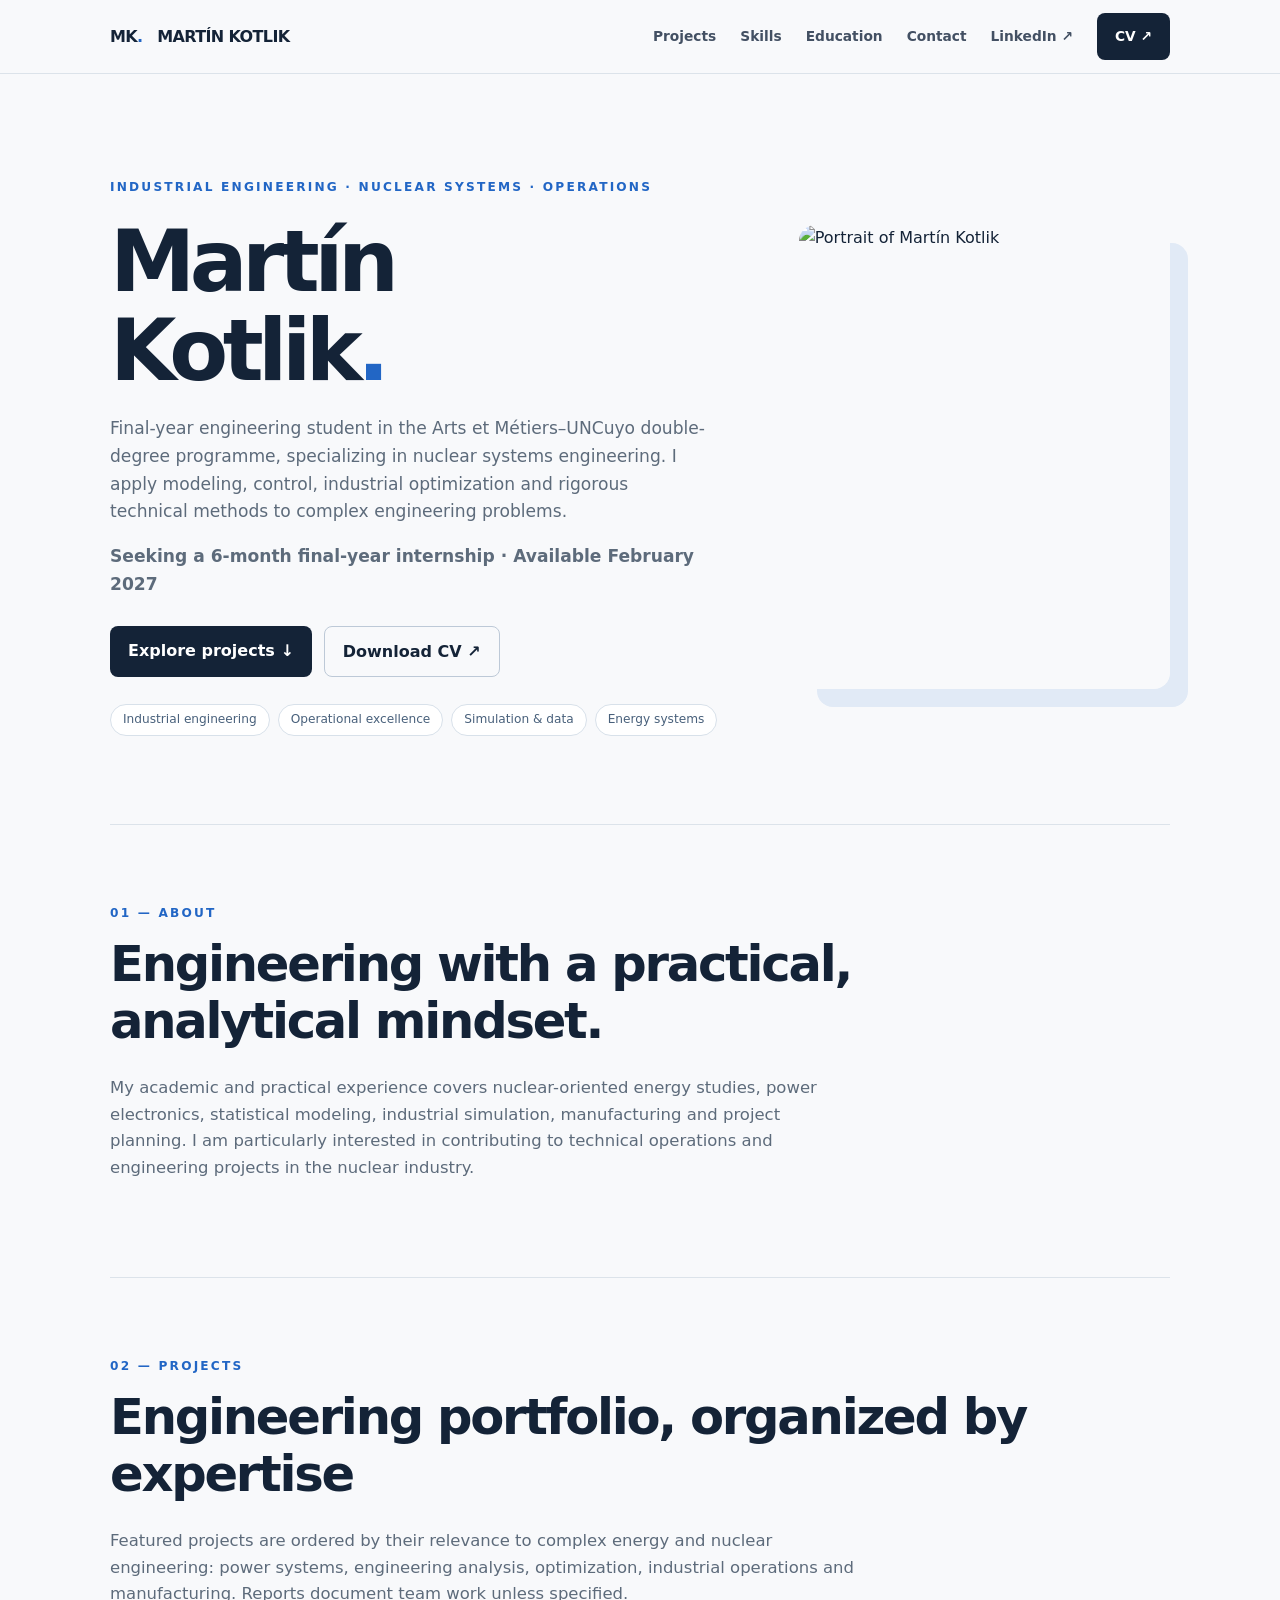
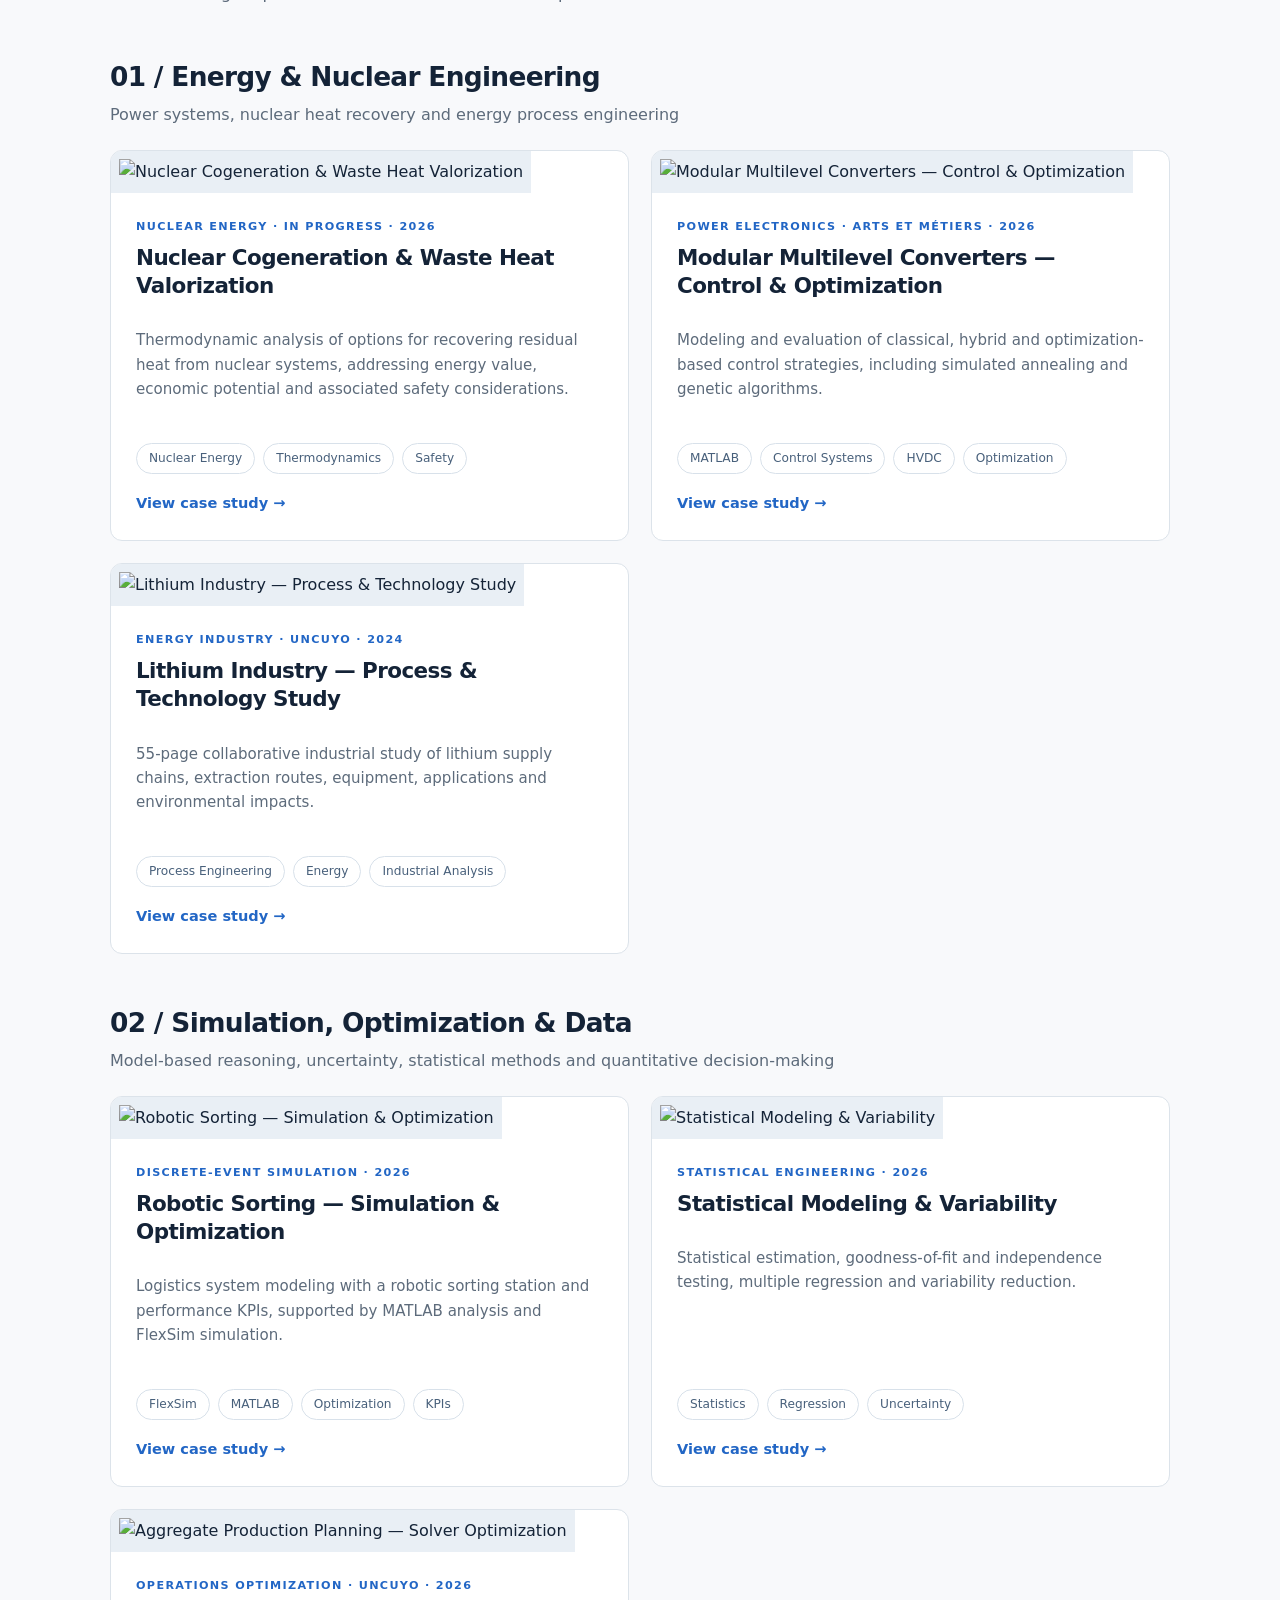
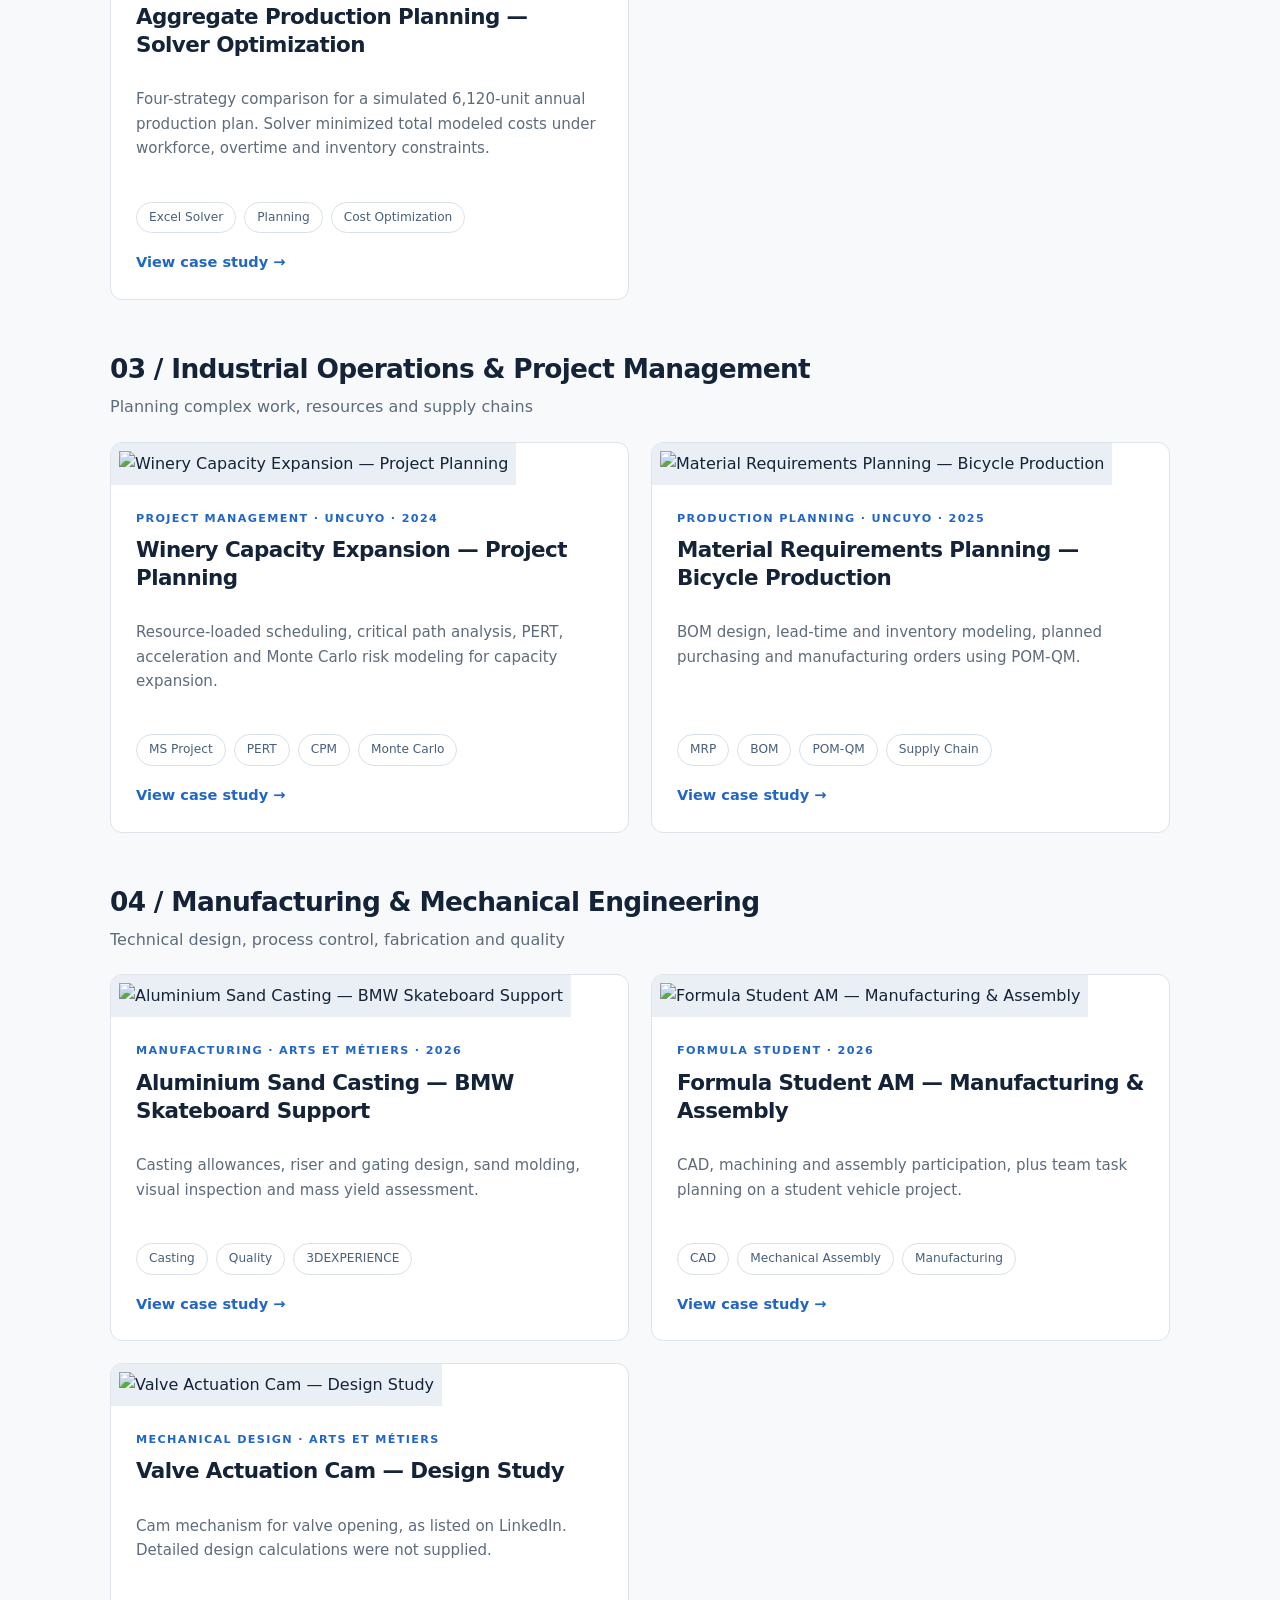
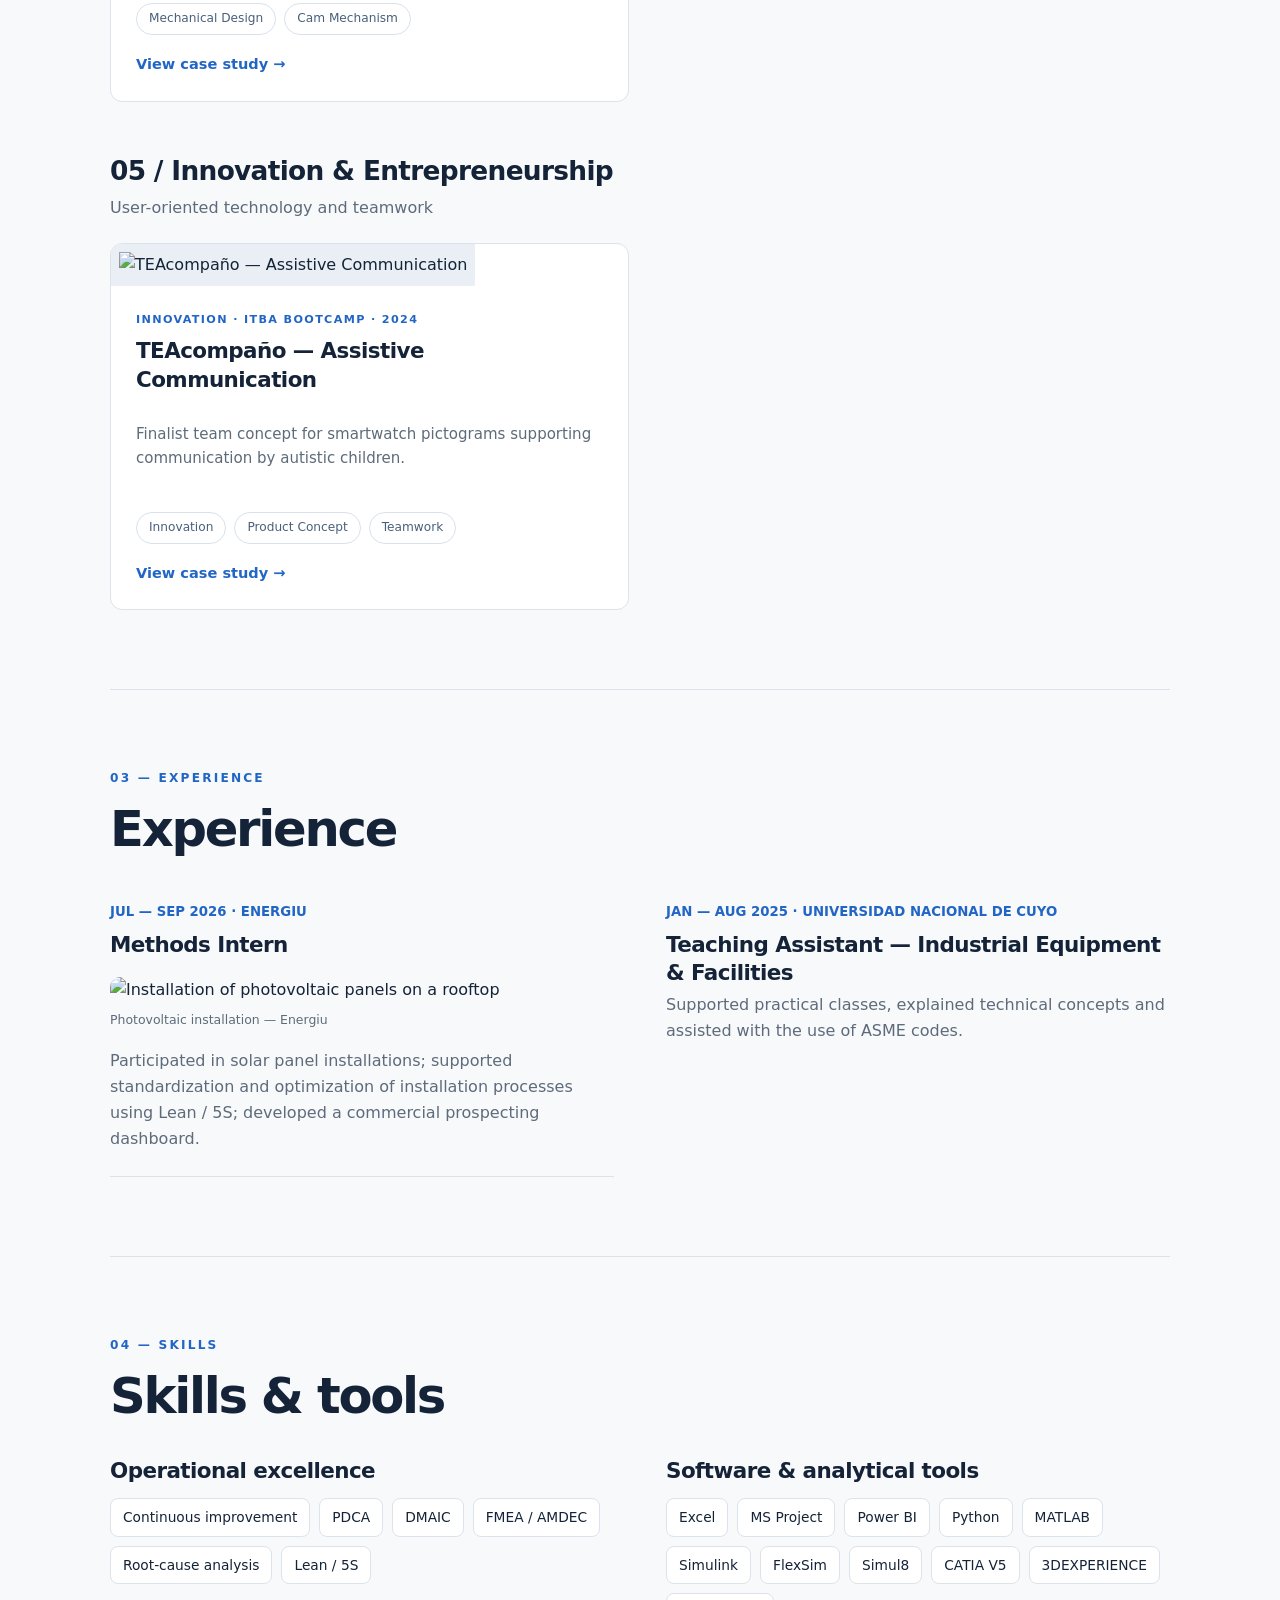
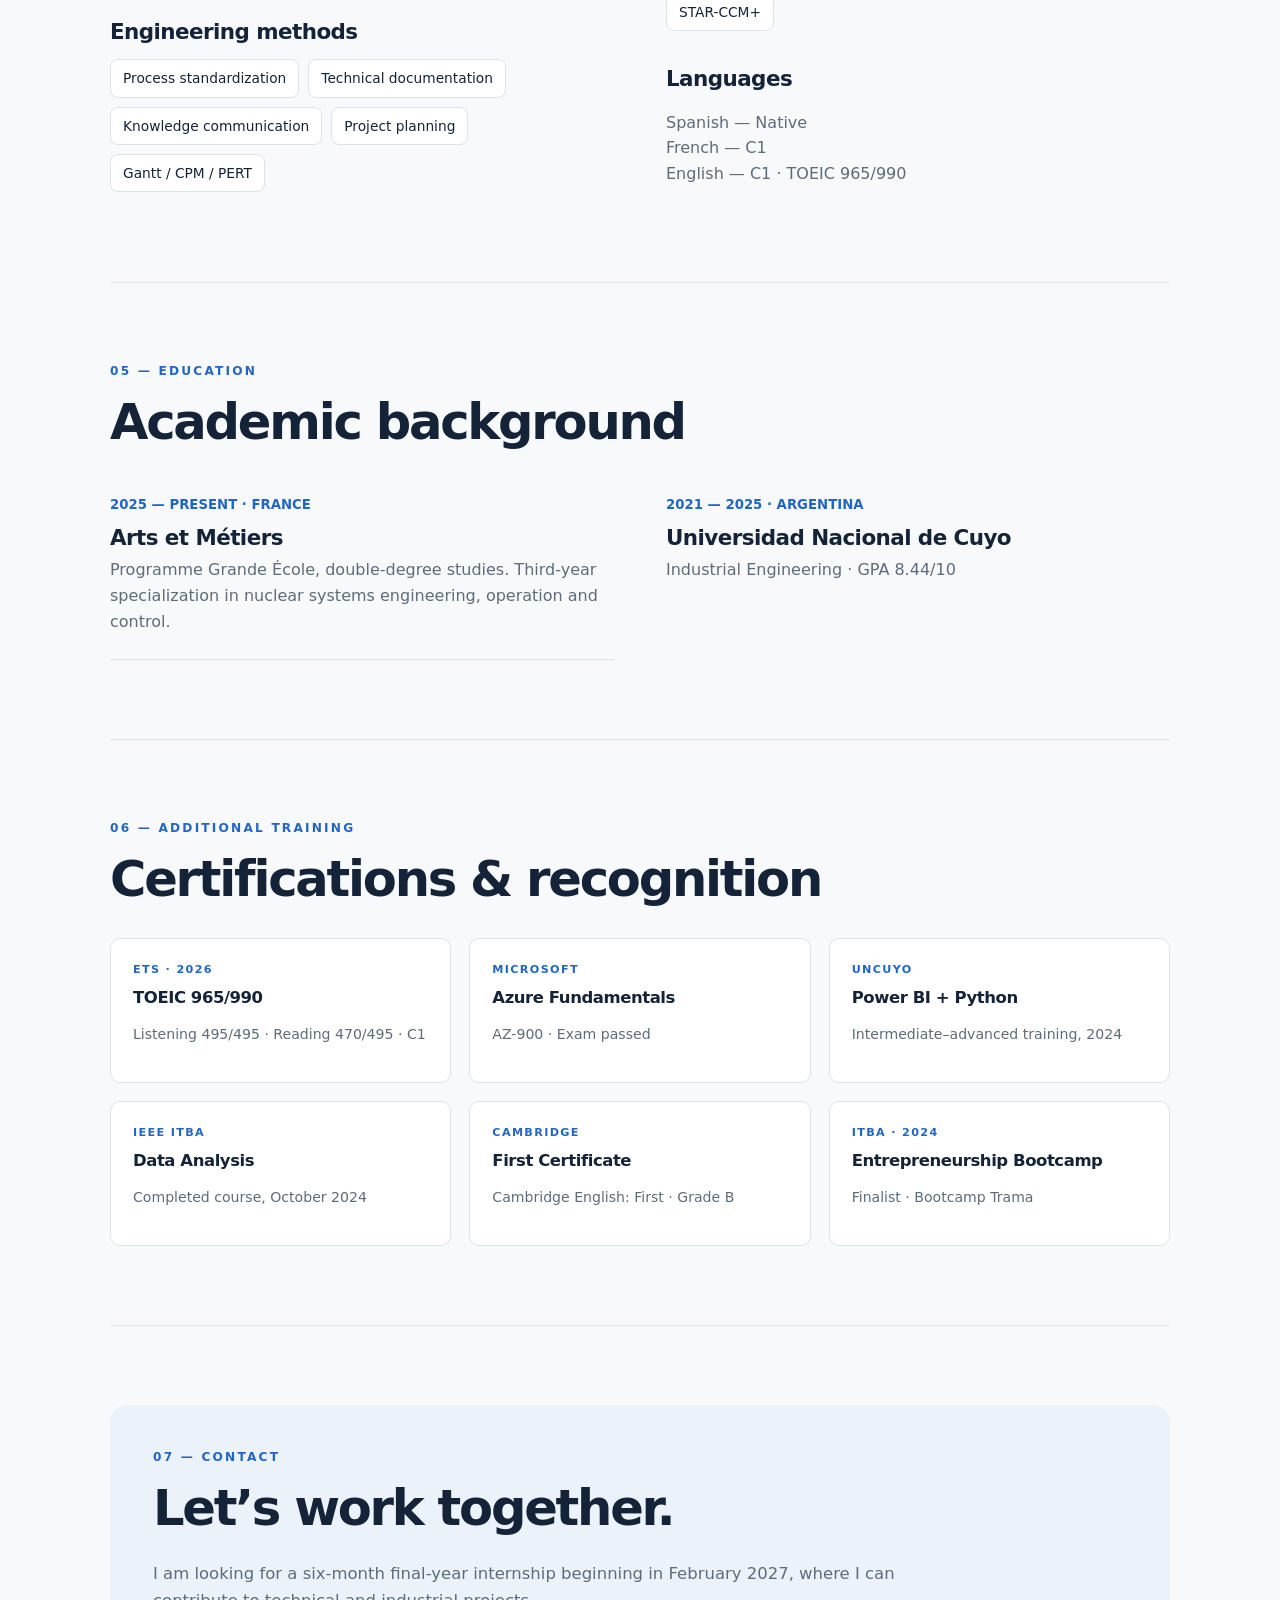
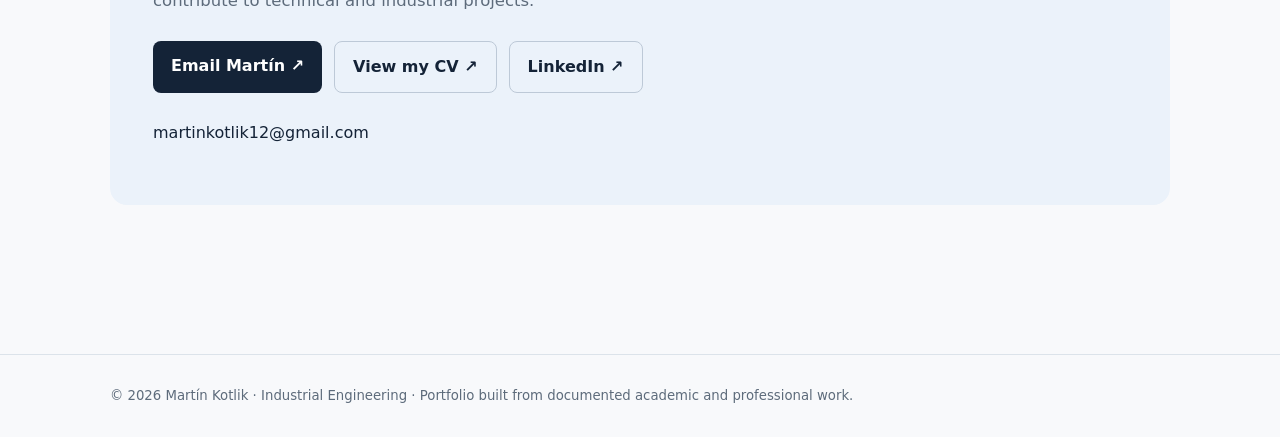
==== index.html @ 6315a185 "Add files via upload" ====
<!DOCTYPE html>

<html lang="en"><head><meta charset="utf-8"/><meta content="width=device-width, initial-scale=1" name="viewport"/><meta content="#f8f9fb" name="theme-color"/><meta content="Martín Kotlik — Industrial Engineering, operations, energy and technical projects portfolio." name="description"/><title>Industrial Engineering Portfolio | Martín Kotlik</title><link href="style.css" rel="stylesheet"/></head><body><header><nav class="nav"><a class="brand" href="index.html">MK<span style="color:#2266c5">.</span>   MARTÍN KOTLIK</a><div class="links"><a href="index.html#projects">Projects</a><a href="index.html#skills">Skills</a><a href="index.html#education">Education</a><a href="index.html#contact">Contact</a><a href="https://www.linkedin.com/in/mart%C3%ADn-kotlik/" rel="noopener noreferrer" target="_blank">LinkedIn ↗</a><a class="linkbtn" href="docs/cv-martin-kotlik.pdf" rel="noopener" target="_blank">CV ↗</a></div></nav></header><main class="wrap"><div class="hero"><div><div class="eyebrow">INDUSTRIAL ENGINEERING · NUCLEAR SYSTEMS · OPERATIONS</div><h1>Martín<br/>Kotlik<span style="color:var(--blue)">.</span></h1><p class="lead">Final-year engineering student in the Arts et Métiers–UNCuyo double-degree programme, specializing in nuclear systems engineering. I apply modeling, control, industrial optimization and rigorous technical methods to complex engineering problems.</p><p class="lead"><strong>Seeking a 6-month final-year internship · Available February 2027</strong></p><div class="actions"><a class="primary" href="#projects">Explore projects ↓</a><a class="secondary" href="docs/cv-martin-kotlik.pdf" rel="noopener" target="_blank">Download CV ↗</a></div><div class="pills"><span class="pill">Industrial engineering</span><span class="pill">Operational excellence</span><span class="pill">Simulation &amp; data</span><span class="pill">Energy systems</span></div></div><img alt="Portrait of Martín Kotlik" class="portrait" src="assets/portrait.jpg"/></div><section id="about"><div class="sectionlabel">01 — ABOUT</div><h2>Engineering with a practical,<br/>analytical mindset.</h2><p class="intro">My academic and practical experience covers nuclear-oriented energy studies, power electronics, statistical modeling, industrial simulation, manufacturing and project planning. I am particularly interested in contributing to technical operations and engineering projects in the nuclear industry.</p></section><section id="projects"><div class="sectionlabel">02 — PROJECTS</div><h2>Engineering portfolio, organized by expertise</h2><p class="intro">Featured projects are ordered by their relevance to complex energy and nuclear engineering: power systems, engineering analysis, optimization, industrial operations and manufacturing. Reports document team work unless specified.</p><div class="project-category" id="category-energy"><h3 class="category-heading">01 / Energy &amp; Nuclear Engineering</h3><p class="category-desc">Power systems, nuclear heat recovery and energy process engineering</p><div class="grid"><article class="card"><a href="cogeneration.html"><img alt="Nuclear Cogeneration &amp; Waste Heat Valorization" class="thumb" loading="lazy" src="assets/cogeneration.svg"/></a><div class="cardbody"><div class="small">NUCLEAR ENERGY · IN PROGRESS · 2026</div><h3>Nuclear Cogeneration &amp; Waste Heat Valorization</h3><p>Thermodynamic analysis of options for recovering residual heat from nuclear systems, addressing energy value, economic potential and associated safety considerations.</p><div class="pills"><span class="pill">Nuclear Energy</span><span class="pill">Thermodynamics</span><span class="pill">Safety</span></div><a class="read" href="cogeneration.html">View case study →</a></div></article><article class="card"><a href="mmc.html"><img alt="Modular Multilevel Converters — Control &amp; Optimization" class="thumb" loading="lazy" src="assets/mmc.png"/></a><div class="cardbody"><div class="small">POWER ELECTRONICS · ARTS ET MÉTIERS · 2026</div><h3>Modular Multilevel Converters — Control &amp; Optimization</h3><p>Modeling and evaluation of classical, hybrid and optimization-based control strategies, including simulated annealing and genetic algorithms.</p><div class="pills"><span class="pill">MATLAB</span><span class="pill">Control Systems</span><span class="pill">HVDC</span><span class="pill">Optimization</span></div><a class="read" href="mmc.html">View case study →</a></div></article><article class="card"><a href="lithium.html"><img alt="Lithium Industry — Process &amp; Technology Study" class="thumb" loading="lazy" src="assets/lithium.png"/></a><div class="cardbody"><div class="small">ENERGY INDUSTRY · UNCUYO · 2024</div><h3>Lithium Industry — Process &amp; Technology Study</h3><p>55-page collaborative industrial study of lithium supply chains, extraction routes, equipment, applications and environmental impacts.</p><div class="pills"><span class="pill">Process Engineering</span><span class="pill">Energy</span><span class="pill">Industrial Analysis</span></div><a class="read" href="lithium.html">View case study →</a></div></article></div></div><div class="project-category" id="category-simulation"><h3 class="category-heading">02 / Simulation, Optimization &amp; Data</h3><p class="category-desc">Model-based reasoning, uncertainty, statistical methods and quantitative decision-making</p><div class="grid"><article class="card"><a href="flexibac.html"><img alt="Robotic Sorting — Simulation &amp; Optimization" class="thumb" loading="lazy" src="assets/flexibac.png"/></a><div class="cardbody"><div class="small">DISCRETE-EVENT SIMULATION · 2026</div><h3>Robotic Sorting — Simulation &amp; Optimization</h3><p>Logistics system modeling with a robotic sorting station and performance KPIs, supported by MATLAB analysis and FlexSim simulation.</p><div class="pills"><span class="pill">FlexSim</span><span class="pill">MATLAB</span><span class="pill">Optimization</span><span class="pill">KPIs</span></div><a class="read" href="flexibac.html">View case study →</a></div></article><article class="card"><a href="statistics.html"><img alt="Statistical Modeling &amp; Variability" class="thumb" loading="lazy" src="assets/statistics.png"/></a><div class="cardbody"><div class="small">STATISTICAL ENGINEERING · 2026</div><h3>Statistical Modeling &amp; Variability</h3><p>Statistical estimation, goodness-of-fit and independence testing, multiple regression and variability reduction.</p><div class="pills"><span class="pill">Statistics</span><span class="pill">Regression</span><span class="pill">Uncertainty</span></div><a class="read" href="statistics.html">View case study →</a></div></article><article class="card"><a href="aggregate.html"><img alt="Aggregate Production Planning — Solver Optimization" class="thumb" loading="lazy" src="assets/aggregate.png"/></a><div class="cardbody"><div class="small">OPERATIONS OPTIMIZATION · UNCUYO · 2026</div><h3>Aggregate Production Planning — Solver Optimization</h3><p>Four-strategy comparison for a simulated 6,120-unit annual production plan. Solver minimized total modeled costs under workforce, overtime and inventory constraints.</p><div class="pills"><span class="pill">Excel Solver</span><span class="pill">Planning</span><span class="pill">Cost Optimization</span></div><a class="read" href="aggregate.html">View case study →</a></div></article></div></div><div class="project-category" id="category-operations"><h3 class="category-heading">03 / Industrial Operations &amp; Project Management</h3><p class="category-desc">Planning complex work, resources and supply chains</p><div class="grid"><article class="card"><a href="winery.html"><img alt="Winery Capacity Expansion — Project Planning" class="thumb" loading="lazy" src="assets/winery.png"/></a><div class="cardbody"><div class="small">PROJECT MANAGEMENT · UNCUYO · 2024</div><h3>Winery Capacity Expansion — Project Planning</h3><p>Resource-loaded scheduling, critical path analysis, PERT, acceleration and Monte Carlo risk modeling for capacity expansion.</p><div class="pills"><span class="pill">MS Project</span><span class="pill">PERT</span><span class="pill">CPM</span><span class="pill">Monte Carlo</span></div><a class="read" href="winery.html">View case study →</a></div></article><article class="card"><a href="mrp.html"><img alt="Material Requirements Planning — Bicycle Production" class="thumb" loading="lazy" src="assets/mrp.png"/></a><div class="cardbody"><div class="small">PRODUCTION PLANNING · UNCUYO · 2025</div><h3>Material Requirements Planning — Bicycle Production</h3><p>BOM design, lead-time and inventory modeling, planned purchasing and manufacturing orders using POM-QM.</p><div class="pills"><span class="pill">MRP</span><span class="pill">BOM</span><span class="pill">POM-QM</span><span class="pill">Supply Chain</span></div><a class="read" href="mrp.html">View case study →</a></div></article></div></div><div class="project-category" id="category-manufacturing"><h3 class="category-heading">04 / Manufacturing &amp; Mechanical Engineering</h3><p class="category-desc">Technical design, process control, fabrication and quality</p><div class="grid"><article class="card"><a href="foundry.html"><img alt="Aluminium Sand Casting — BMW Skateboard Support" class="thumb" loading="lazy" src="assets/foundry.png"/></a><div class="cardbody"><div class="small">MANUFACTURING · ARTS ET MÉTIERS · 2026</div><h3>Aluminium Sand Casting — BMW Skateboard Support</h3><p>Casting allowances, riser and gating design, sand molding, visual inspection and mass yield assessment.</p><div class="pills"><span class="pill">Casting</span><span class="pill">Quality</span><span class="pill">3DEXPERIENCE</span></div><a class="read" href="foundry.html">View case study →</a></div></article><article class="card"><a href="formula-student.html"><img alt="Formula Student AM — Manufacturing &amp; Assembly" class="thumb" loading="lazy" src="assets/formula-student-chassis.jpg"/></a><div class="cardbody"><div class="small">FORMULA STUDENT · 2026</div><h3>Formula Student AM — Manufacturing &amp; Assembly</h3><p>CAD, machining and assembly participation, plus team task planning on a student vehicle project.</p><div class="pills"><span class="pill">CAD</span><span class="pill">Mechanical Assembly</span><span class="pill">Manufacturing</span></div><a class="read" href="formula-student.html">View case study →</a></div></article><article class="card"><a href="cam-design.html"><img alt="Valve Actuation Cam — Design Study" class="thumb" loading="lazy" src="assets/cam-design.svg"/></a><div class="cardbody"><div class="small">MECHANICAL DESIGN · ARTS ET MÉTIERS</div><h3>Valve Actuation Cam — Design Study</h3><p>Cam mechanism for valve opening, as listed on LinkedIn. Detailed design calculations were not supplied.</p><div class="pills"><span class="pill">Mechanical Design</span><span class="pill">Cam Mechanism</span></div><a class="read" href="cam-design.html">View case study →</a></div></article></div></div><div class="project-category" id="category-innovation"><h3 class="category-heading">05 / Innovation &amp; Entrepreneurship</h3><p class="category-desc">User-oriented technology and teamwork</p><div class="grid"><article class="card"><a href="teacompano.html"><img alt="TEAcompaño — Assistive Communication" class="thumb" loading="lazy" src="assets/teacompano.svg"/></a><div class="cardbody"><div class="small">INNOVATION · ITBA BOOTCAMP · 2024</div><h3>TEAcompaño — Assistive Communication</h3><p>Finalist team concept for smartwatch pictograms supporting communication by autistic children.</p><div class="pills"><span class="pill">Innovation</span><span class="pill">Product Concept</span><span class="pill">Teamwork</span></div><a class="read" href="teacompano.html">View case study →</a></div></article></div></div></section><section id="experience"><div class="sectionlabel">03 — EXPERIENCE</div><h2>Experience</h2><div class="cols"><div class="entry"><div class="meta">JUL — SEP 2026 · ENERGIU</div><h3>Methods Intern</h3><figure class="experience-photo"><img alt="Installation of photovoltaic panels on a rooftop" loading="lazy" src="assets/energiu-solar-installation.jpg"/><figcaption>Photovoltaic installation — Energiu</figcaption></figure><p>Participated in solar panel installations; supported standardization and optimization of installation processes using Lean / 5S; developed a commercial prospecting dashboard.</p></div><div class="entry"><div class="meta">JAN — AUG 2025 · UNIVERSIDAD NACIONAL DE CUYO</div><h3>Teaching Assistant — Industrial Equipment &amp; Facilities</h3><p>Supported practical classes, explained technical concepts and assisted with the use of ASME codes.</p></div></div></section><section id="skills"><div class="sectionlabel">04 — SKILLS</div><h2>Skills &amp; tools</h2><div class="cols"><div><h3>Operational excellence</h3><div class="skilllist"><span>Continuous improvement</span><span>PDCA</span><span>DMAIC</span><span>FMEA / AMDEC</span><span>Root-cause analysis</span><span>Lean / 5S</span></div><h3 style="margin-top:34px">Engineering methods</h3><div class="skilllist"><span>Process standardization</span><span>Technical documentation</span><span>Knowledge communication</span><span>Project planning</span><span>Gantt / CPM / PERT</span></div></div><div><h3>Software &amp; analytical tools</h3><div class="skilllist"><span>Excel</span><span>MS Project</span><span>Power BI</span><span>Python</span><span>MATLAB</span><span>Simulink</span><span>FlexSim</span><span>Simul8</span><span>CATIA V5</span><span>3DEXPERIENCE</span><span>STAR-CCM+</span></div><h3 style="margin-top:34px">Languages</h3><p class="lang">Spanish — Native<br/>French — C1<br/>English — C1 · TOEIC 965/990</p></div></div></section><section id="education"><div class="sectionlabel">05 — EDUCATION</div><h2>Academic background</h2><div class="cols"><div class="entry"><div class="meta">2025 — PRESENT · FRANCE</div><h3>Arts et Métiers</h3><p>Programme Grande École, double-degree studies. Third-year specialization in nuclear systems engineering, operation and control.</p></div><div class="entry"><div class="meta">2021 — 2025 · ARGENTINA</div><h3>Universidad Nacional de Cuyo</h3><p>Industrial Engineering · GPA 8.44/10</p></div></div></section><section id="certifications"><div class="sectionlabel">06 — ADDITIONAL TRAINING</div><h2>Certifications &amp; recognition</h2><div class="certs"><div class="cert"><div class="small">ETS · 2026</div><h3>TOEIC 965/990</h3><p>Listening 495/495 · Reading 470/495 · C1</p></div><div class="cert"><div class="small">MICROSOFT</div><h3>Azure Fundamentals</h3><p>AZ-900 · Exam passed</p></div><div class="cert"><div class="small">UNCUYO</div><h3>Power BI + Python</h3><p>Intermediate–advanced training, 2024</p></div><div class="cert"><div class="small">IEEE ITBA</div><h3>Data Analysis</h3><p>Completed course, October 2024</p></div><div class="cert"><div class="small">CAMBRIDGE</div><h3>First Certificate</h3><p>Cambridge English: First · Grade B</p></div><div class="cert"><div class="small">ITBA · 2024</div><h3>Entrepreneurship Bootcamp</h3><p>Finalist · Bootcamp Trama</p></div></div></section><section id="contact"><div class="contact"><div class="sectionlabel">07 — CONTACT</div><h2>Let’s work together.</h2><p class="intro">I am looking for a six-month final-year internship beginning in February 2027, where I can contribute to technical and industrial projects.</p><div class="actions"><a class="primary" href="mailto:martinkotlik12@gmail.com">Email Martín ↗</a><a class="secondary" href="docs/cv-martin-kotlik.pdf" rel="noopener" target="_blank">View my CV ↗</a><a class="secondary" href="https://www.linkedin.com/in/mart%C3%ADn-kotlik/" rel="noopener noreferrer" target="_blank">LinkedIn ↗</a></div><p>martinkotlik12@gmail.com</p></div></section></main><footer><div class="wrap">© 2026 Martín Kotlik · Industrial Engineering · Portfolio built from documented academic and professional work.</div></footer></body></html>
---- style.css ----
:root{--bg:#f8f9fb;--paper:#fff;--ink:#142337;--muted:#5d6b7b;--blue:#2266c5;--line:#dce3ea}*{box-sizing:border-box}html{scroll-behavior:smooth}body{margin:0;background:var(--bg);color:var(--ink);font-family:Inter,ui-sans-serif,system-ui,-apple-system,BlinkMacSystemFont,"Segoe UI",sans-serif;line-height:1.62}a{color:inherit;text-decoration:none}a:hover{color:var(--blue)}header{position:sticky;top:0;z-index:10;background:#f8f9fbed;backdrop-filter:blur(14px);border-bottom:1px solid var(--line)}.nav,.wrap{max-width:1120px;margin:auto;padding:0 30px}.nav{display:flex;align-items:center;justify-content:space-between;min-height:73px;gap:20px}.brand{font-weight:800;letter-spacing:-.04em}.links{display:flex;gap:24px;align-items:center;font-size:.86rem;font-weight:600;color:#435063}.linkbtn,.primary{background:var(--ink);color:#fff!important;padding:12px 18px;border-radius:8px;display:inline-block;font-weight:700}.linkbtn:hover,.primary:hover{background:var(--blue)}.secondary{border:1px solid #bdc9d7;padding:12px 18px;border-radius:8px;font-weight:700;display:inline-block}.hero{padding:104px 0 88px;display:grid;grid-template-columns:1.25fr .75fr;align-items:center;gap:70px}.eyebrow,.sectionlabel{font-size:.76rem;text-transform:uppercase;font-weight:800;letter-spacing:.18em;color:var(--blue)}h1{font-size:clamp(3rem,6.7vw,5.6rem);letter-spacing:-.065em;line-height:1.04;margin:19px 0 20px}h2{font-size:clamp(1.95rem,4vw,3.1rem);line-height:1.16;letter-spacing:-.045em;margin:12px 0 24px}h3{font-size:1.34rem;line-height:1.32;letter-spacing:-.026em;margin:8px 0 13px}.lead{font-size:1.07rem;color:var(--muted);max-width:600px}.actions{display:flex;gap:12px;flex-wrap:wrap;margin:27px 0}.portrait{border-radius:16px;aspect-ratio:4/5;width:100%;object-fit:cover;object-position:50% 20%;box-shadow:18px 18px 0 #e1eaf6}.pills{display:flex;flex-wrap:wrap;gap:8px;margin-top:26px}.pill{font-size:.76rem;border:1px solid #d8e1ea;border-radius:99px;padding:5px 12px;color:#48607b;background:#fff}section{padding:79px 0;border-top:1px solid var(--line)}.intro{max-width:750px;color:var(--muted);font-size:1.03rem}.grid{display:grid;grid-template-columns:1fr 1fr;gap:22px;margin-top:38px}.card{background:#fff;border:1px solid var(--line);border-radius:12px;overflow:hidden;display:flex;flex-direction:column;transition:transform .2s,box-shadow .2s}.card:hover{transform:translateY(-3px);box-shadow:0 14px 32px #16294013}.thumb{height:235px;width:100%;object-fit:contain;background:#e9eff5;padding:8px}.cardbody{padding:25px;display:flex;flex-direction:column;flex:1}.cardbody p{color:var(--muted);font-size:.94rem;flex:1}.small{color:var(--blue);font-size:.7rem;letter-spacing:.12em;font-weight:800;text-transform:uppercase}.read{font-size:.91rem;font-weight:800;color:var(--blue);margin-top:17px}.cols{display:grid;grid-template-columns:1fr 1fr;gap:52px}.entry{padding:19px 0;border-bottom:1px solid var(--line)}.entry:last-child{border:0}.entry h3{margin-bottom:5px}.entry p{margin:5px 0;color:var(--muted)}.meta{font-size:.83rem;color:var(--blue);font-weight:750}.skilllist{display:flex;flex-wrap:wrap;gap:9px}.skilllist span{background:#fff;border:1px solid var(--line);border-radius:8px;padding:7px 12px;font-size:.86rem}.certs{display:grid;grid-template-columns:repeat(3,1fr);gap:18px;margin-top:30px}.cert{padding:22px;background:#fff;border:1px solid var(--line);border-radius:10px}.cert h3{font-size:1.03rem}.cert p{color:var(--muted);font-size:.88rem}.contact{background:#ebf2fa;border-radius:17px;padding:43px;margin-bottom:70px}footer{padding:30px 0;color:var(--muted);font-size:.83rem;border-top:1px solid var(--line)}.case{padding:74px 0 100px}.case .heroimage{display:block;width:100%;max-height:470px;object-fit:contain;background:#edf2f7;border-radius:14px;margin:38px 0}.case h1{font-size:clamp(2.5rem,5.2vw,4.6rem);max-width:900px}.casecontent{display:grid;grid-template-columns:2fr 1fr;gap:55px}.casecontent p{color:var(--muted)}.steps{border-left:3px solid var(--blue);padding-left:22px;margin:30px 0}.steps h3{margin-bottom:0}.aside{background:#fff;border:1px solid var(--line);border-radius:11px;padding:25px;align-self:start}.aside p{font-size:.91rem}.back{color:var(--blue);font-weight:700}.lang{color:var(--muted)}@media(max-width:790px){.hero,.cols,.casecontent{grid-template-columns:1fr}.hero{padding:54px 0;gap:30px}.portrait{max-width:340px}.grid{grid-template-columns:1fr}.certs{grid-template-columns:1fr 1fr}.links{gap:12px;font-size:.78rem}.links a:nth-child(2),.links a:nth-child(3){display:none}.nav,.wrap{padding-left:20px;padding-right:20px}.contact{padding:25px}}@media(max-width:420px){.certs{grid-template-columns:1fr}.hero{padding-top:44px}h1{font-size:3rem}}

.photo-thumb{object-fit:cover;padding:0}.experience-photo{margin:18px 0}.experience-photo img{display:block;width:100%;max-height:320px;object-fit:cover;border-radius:10px}.experience-photo figcaption,.gallery figcaption{font-size:.78rem;color:var(--muted);margin-top:7px}.gallery{display:grid;grid-template-columns:1fr 1fr;gap:18px;margin:30px 0}.gallery figure{margin:0}.gallery img{width:100%;height:340px;object-fit:cover;border-radius:12px}@media(max-width:650px){.gallery{grid-template-columns:1fr}.gallery img{height:auto;max-height:450px}}

.project-category{margin-top:52px}.category-heading{font-size:1.65rem;margin-bottom:7px}.category-desc{color:var(--muted);margin:0 0 10px}.project-category .grid{margin-top:22px}.project-category .thumb{height:215px}
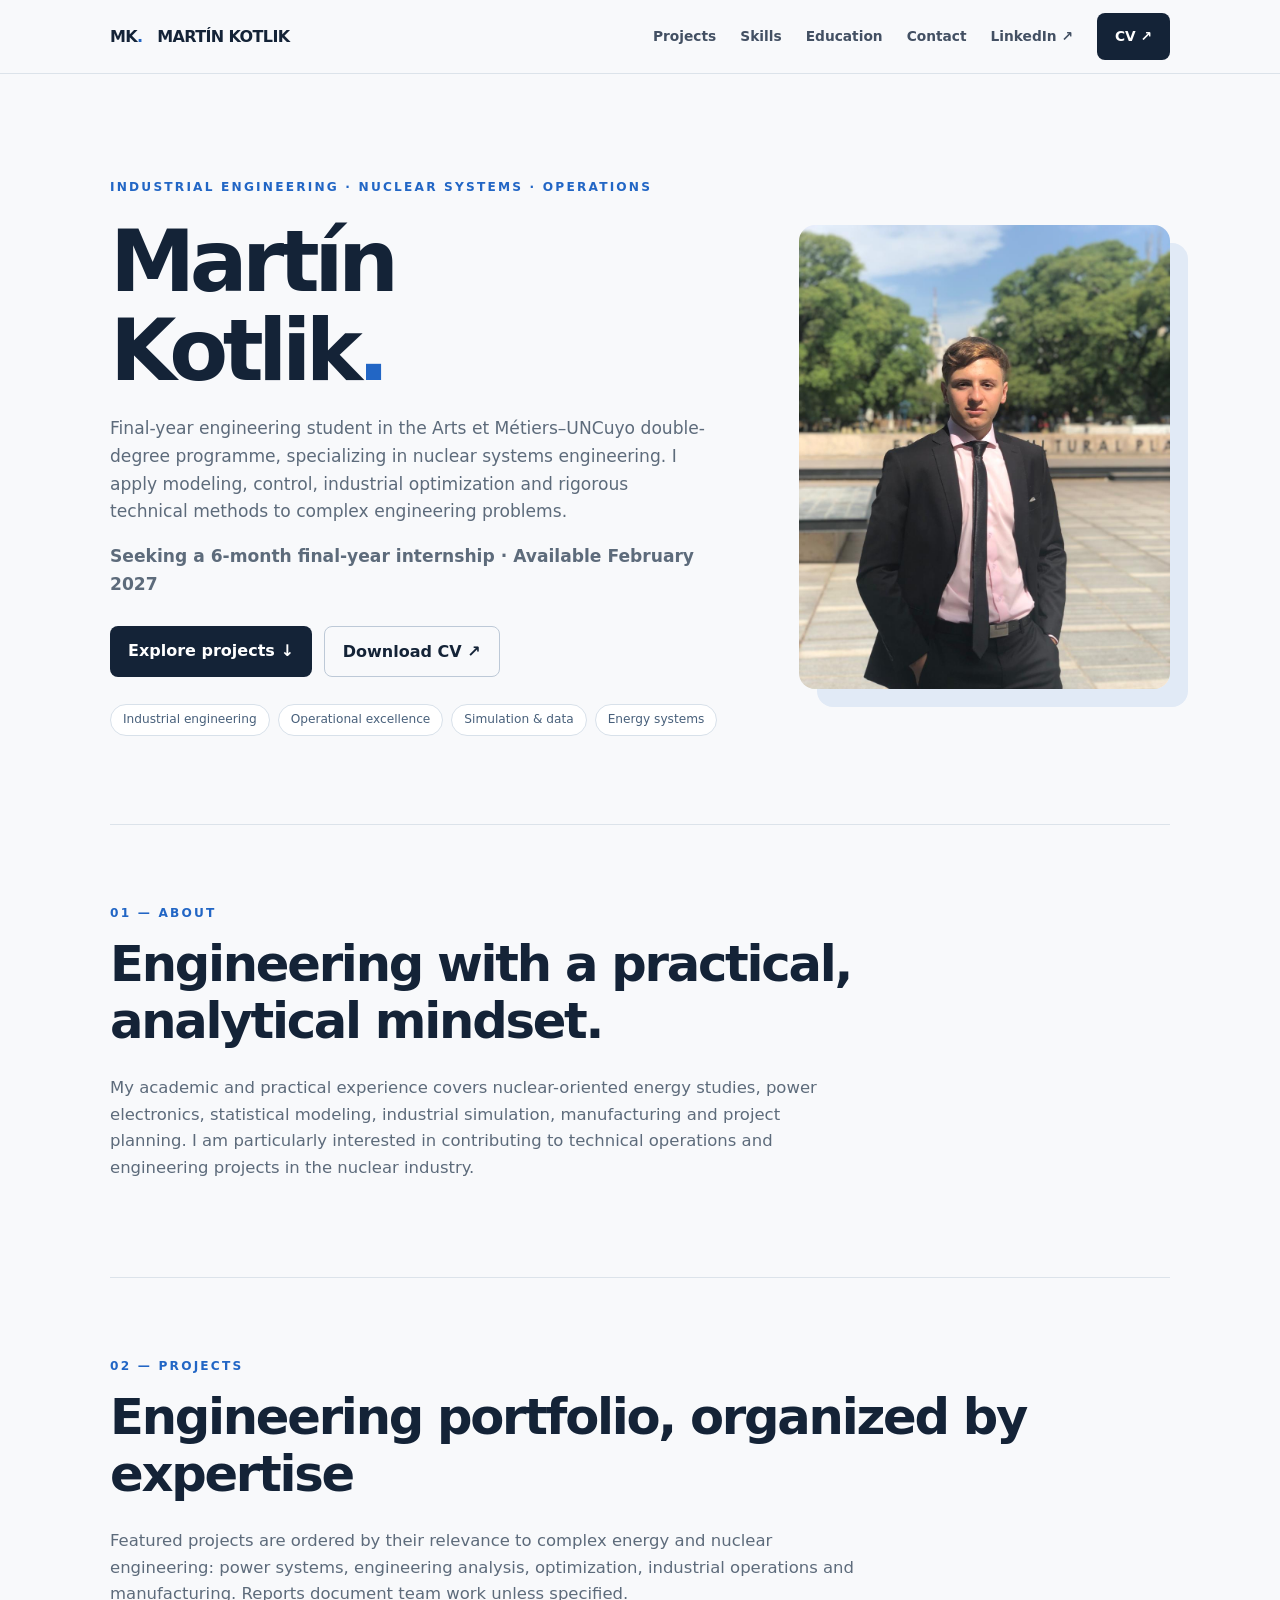
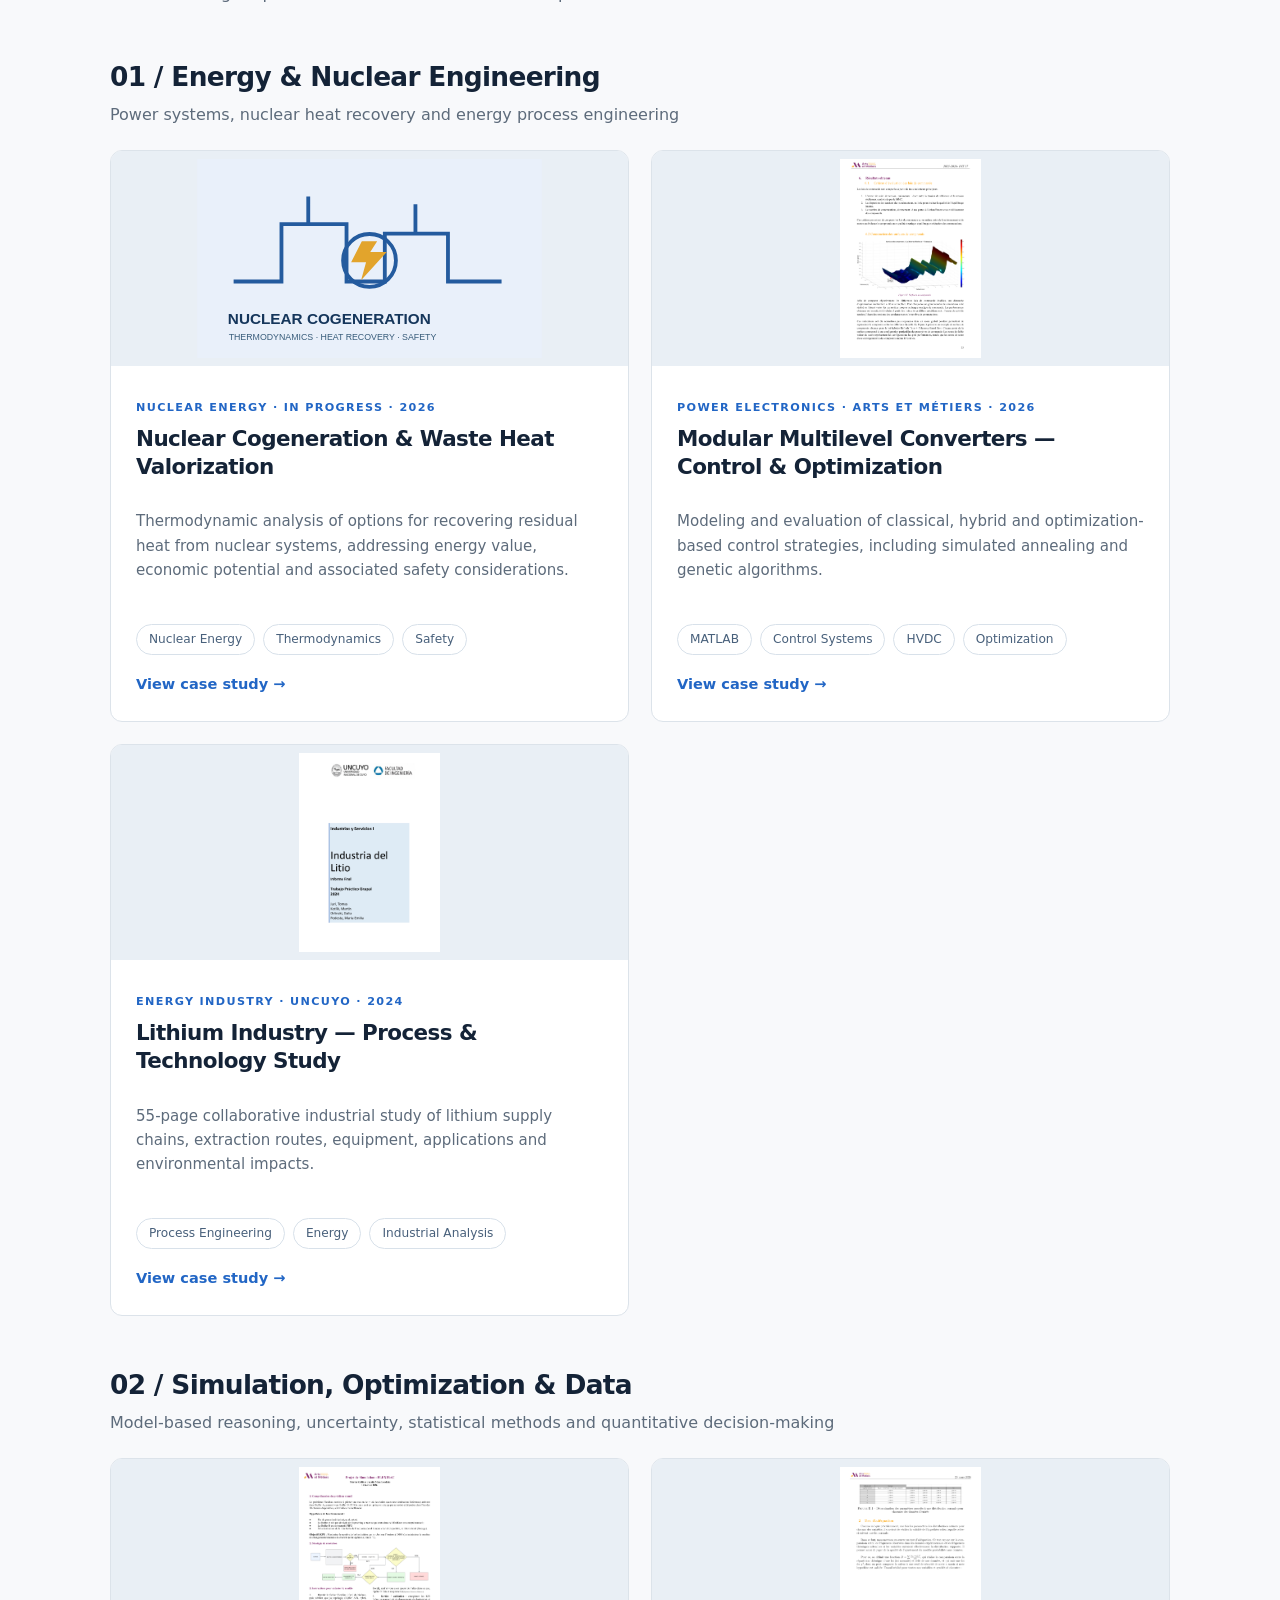
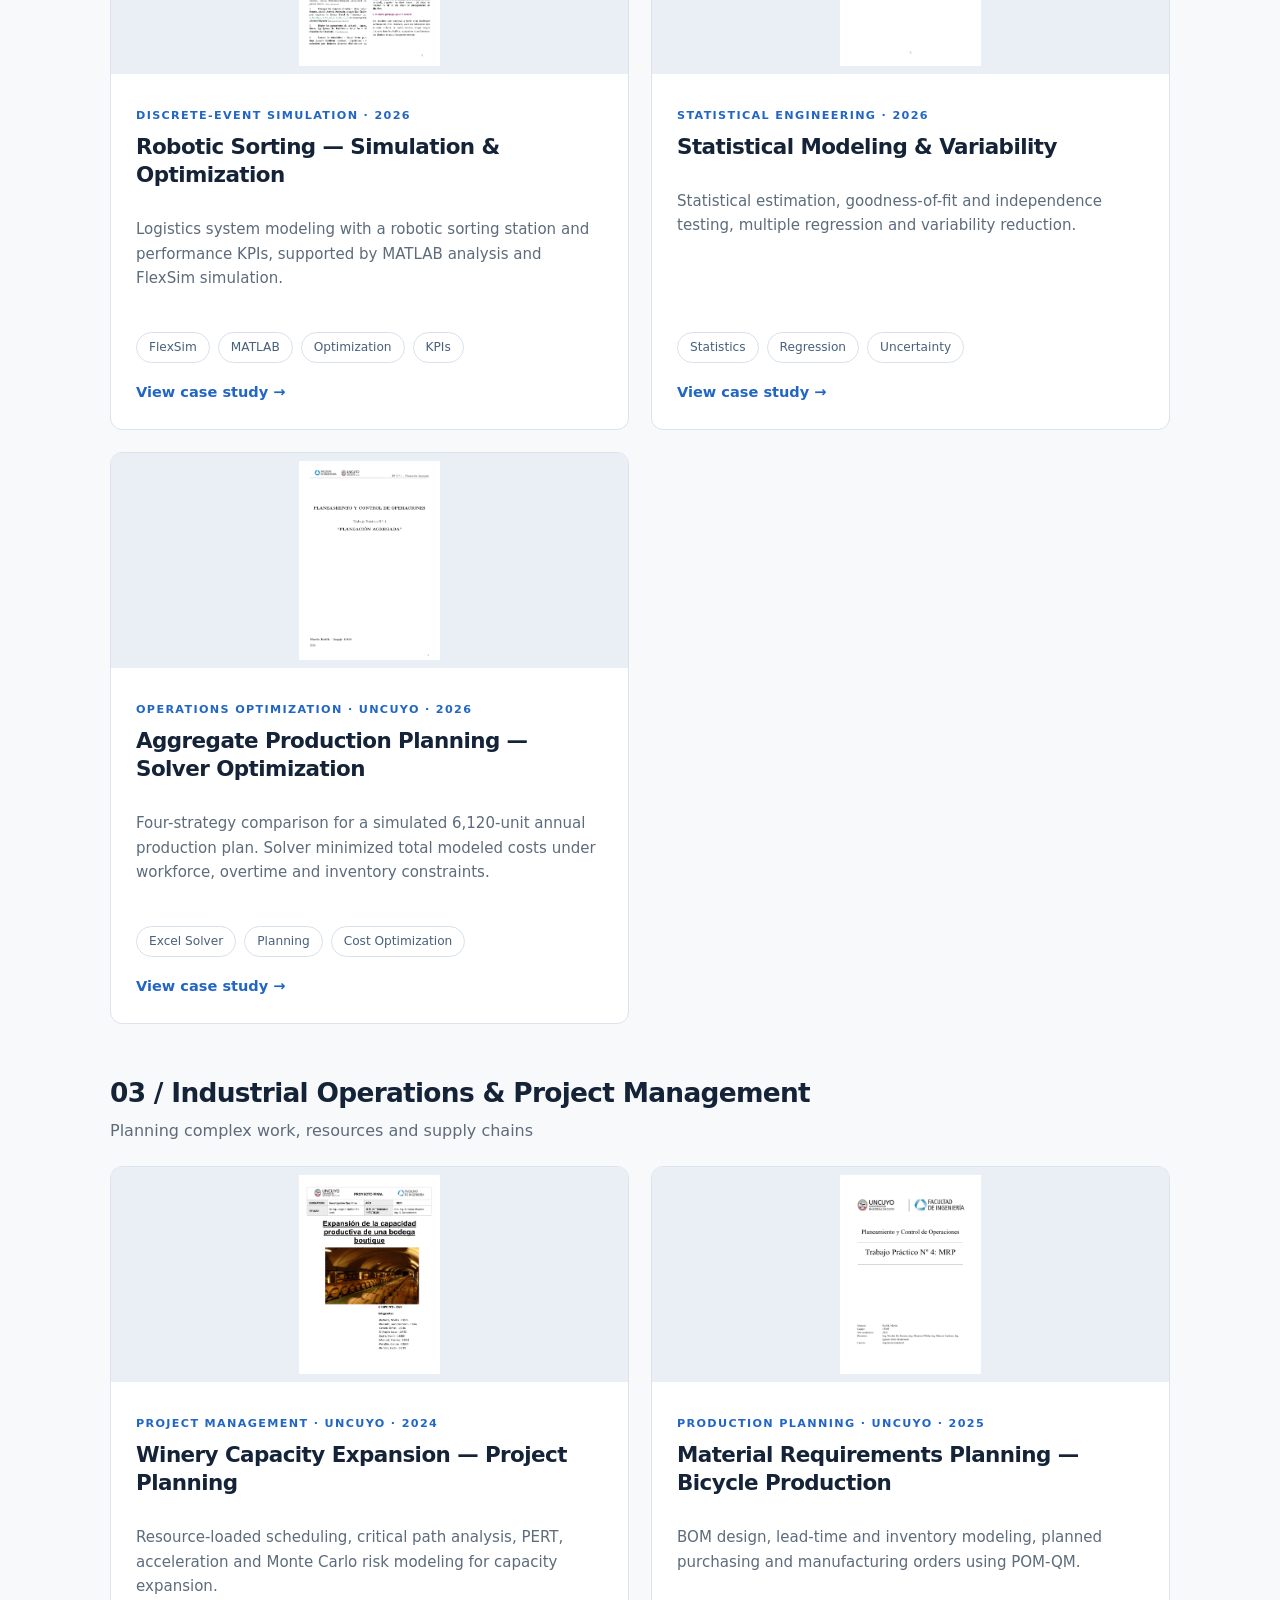
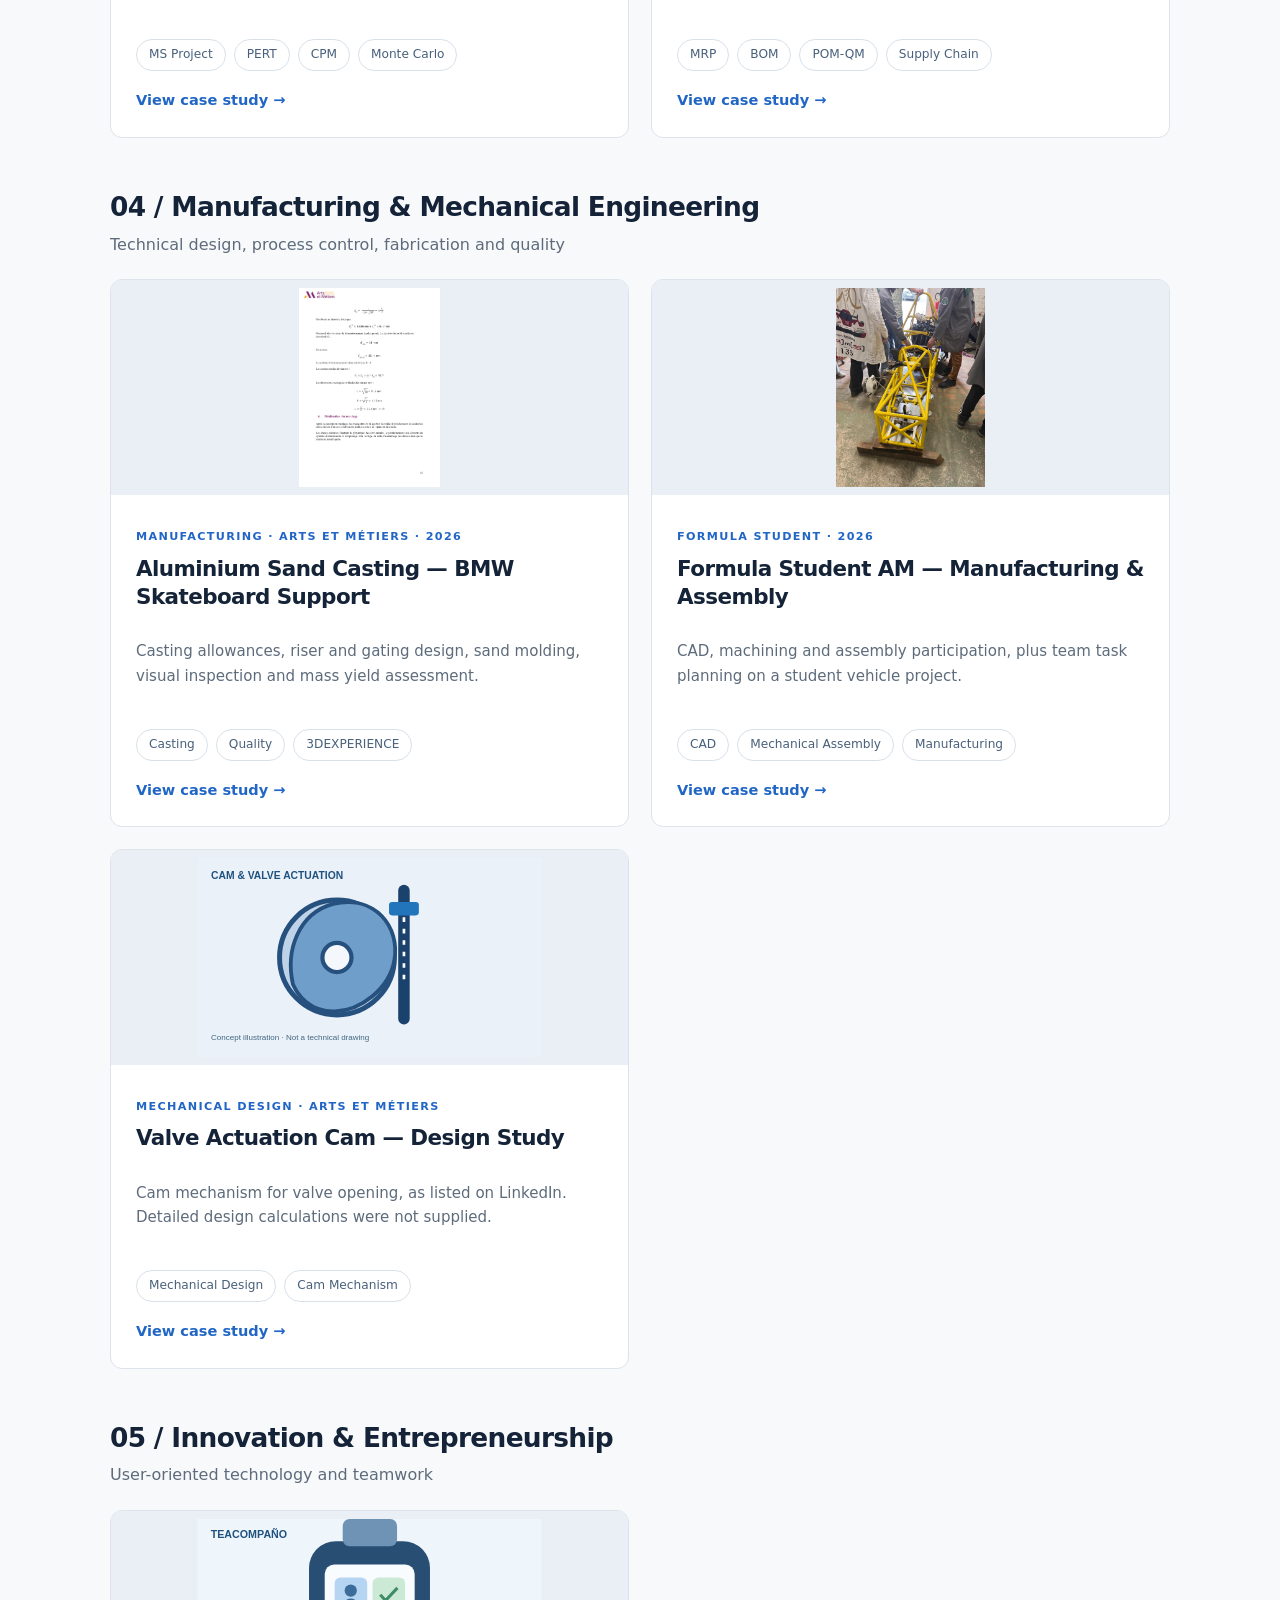
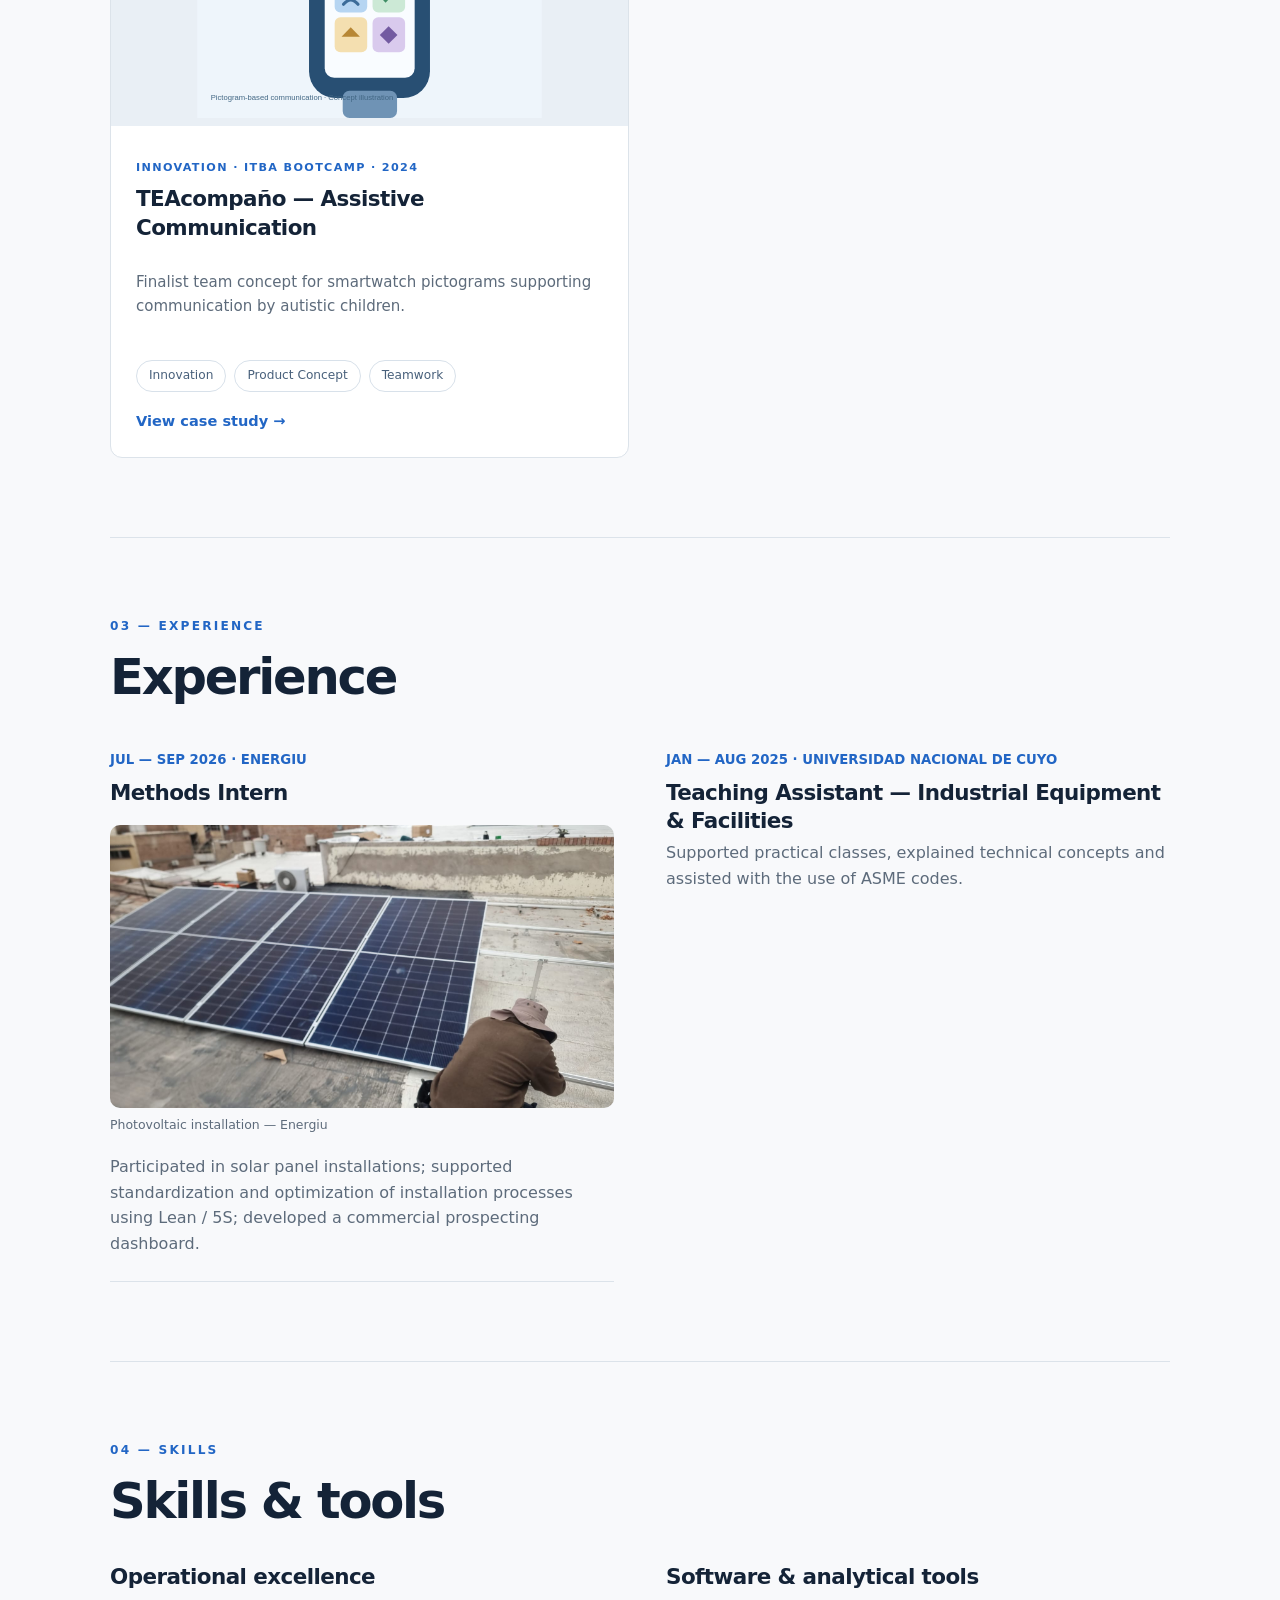
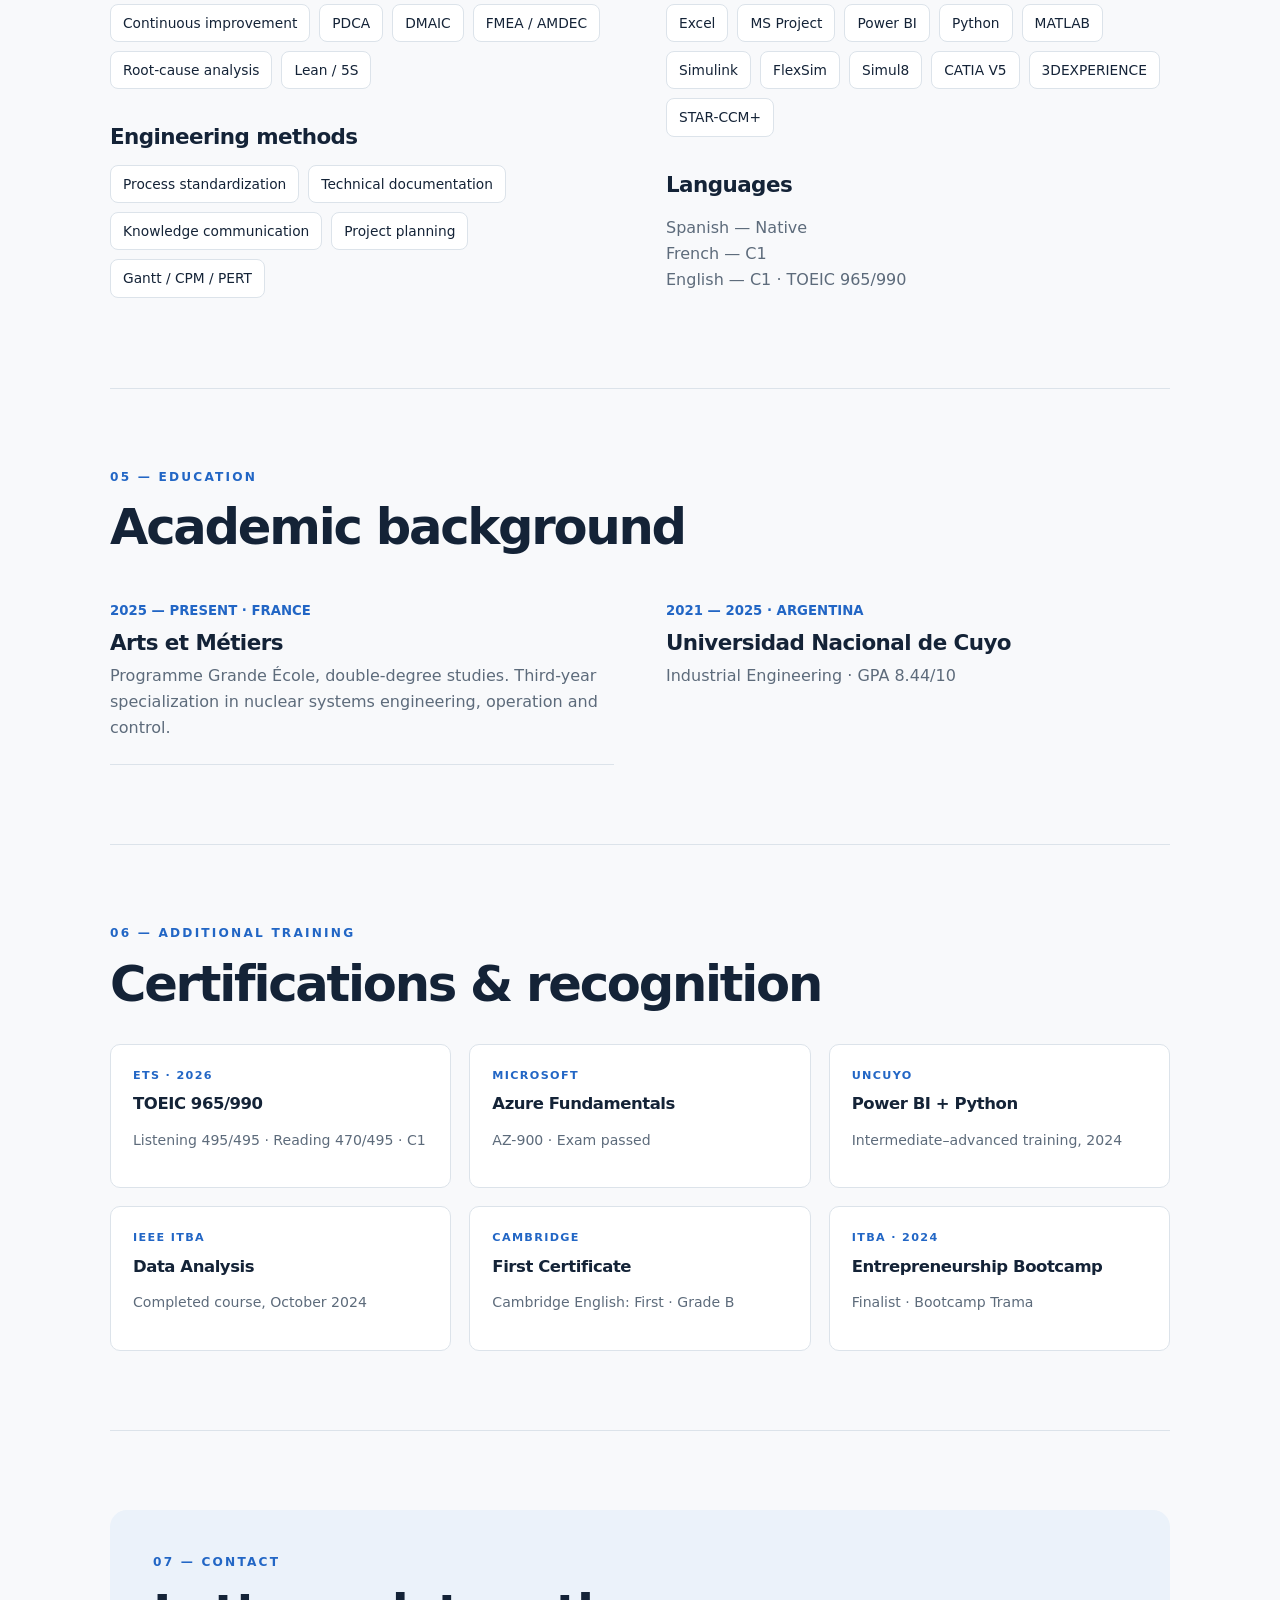
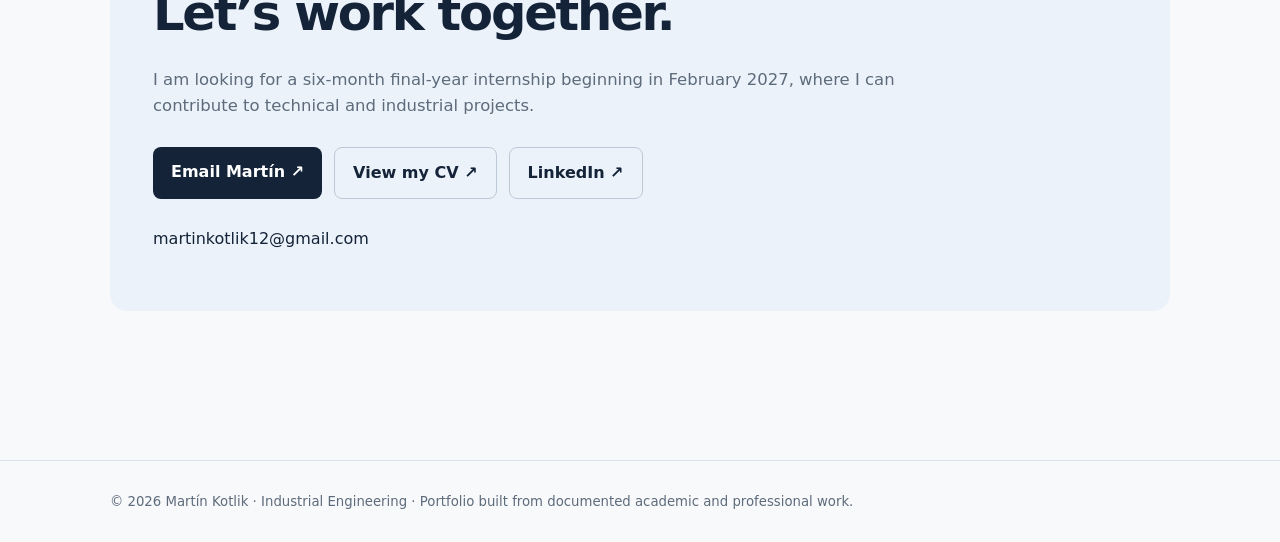
==== commit d5ba75dd: "Add files via upload" ====
--- a/index.html
+++ b/index.html
@@ -1,3 +1,3 @@
 <!DOCTYPE html>
 
-<html lang="en"><head><meta charset="utf-8"/><meta content="width=device-width, initial-scale=1" name="viewport"/><meta content="#f8f9fb" name="theme-color"/><meta content="Martín Kotlik — Industrial Engineering, operations, energy and technical projects portfolio." name="description"/><title>Industrial Engineering Portfolio | Martín Kotlik</title><link href="style.css" rel="stylesheet"/></head><body><header><nav class="nav"><a class="brand" href="index.html">MK<span style="color:#2266c5">.</span>   MARTÍN KOTLIK</a><div class="links"><a href="index.html#projects">Projects</a><a href="index.html#skills">Skills</a><a href="index.html#education">Education</a><a href="index.html#contact">Contact</a><a href="https://www.linkedin.com/in/mart%C3%ADn-kotlik/" rel="noopener noreferrer" target="_blank">LinkedIn ↗</a><a class="linkbtn" href="docs/cv-martin-kotlik.pdf" rel="noopener" target="_blank">CV ↗</a></div></nav></header><main class="wrap"><div class="hero"><div><div class="eyebrow">INDUSTRIAL ENGINEERING · NUCLEAR SYSTEMS · OPERATIONS</div><h1>Martín<br/>Kotlik<span style="color:var(--blue)">.</span></h1><p class="lead">Final-year engineering student in the Arts et Métiers–UNCuyo double-degree programme, specializing in nuclear systems engineering. I apply modeling, control, industrial optimization and rigorous technical methods to complex engineering problems.</p><p class="lead"><strong>Seeking a 6-month final-year internship · Available February 2027</strong></p><div class="actions"><a class="primary" href="#projects">Explore projects ↓</a><a class="secondary" href="docs/cv-martin-kotlik.pdf" rel="noopener" target="_blank">Download CV ↗</a></div><div class="pills"><span class="pill">Industrial engineering</span><span class="pill">Operational excellence</span><span class="pill">Simulation &amp; data</span><span class="pill">Energy systems</span></div></div><img alt="Portrait of Martín Kotlik" class="portrait" src="assets/portrait.jpg"/></div><section id="about"><div class="sectionlabel">01 — ABOUT</div><h2>Engineering with a practical,<br/>analytical mindset.</h2><p class="intro">My academic and practical experience covers nuclear-oriented energy studies, power electronics, statistical modeling, industrial simulation, manufacturing and project planning. I am particularly interested in contributing to technical operations and engineering projects in the nuclear industry.</p></section><section id="projects"><div class="sectionlabel">02 — PROJECTS</div><h2>Engineering portfolio, organized by expertise</h2><p class="intro">Featured projects are ordered by their relevance to complex energy and nuclear engineering: power systems, engineering analysis, optimization, industrial operations and manufacturing. Reports document team work unless specified.</p><div class="project-category" id="category-energy"><h3 class="category-heading">01 / Energy &amp; Nuclear Engineering</h3><p class="category-desc">Power systems, nuclear heat recovery and energy process engineering</p><div class="grid"><article class="card"><a href="cogeneration.html"><img alt="Nuclear Cogeneration &amp; Waste Heat Valorization" class="thumb" loading="lazy" src="assets/cogeneration.svg"/></a><div class="cardbody"><div class="small">NUCLEAR ENERGY · IN PROGRESS · 2026</div><h3>Nuclear Cogeneration &amp; Waste Heat Valorization</h3><p>Thermodynamic analysis of options for recovering residual heat from nuclear systems, addressing energy value, economic potential and associated safety considerations.</p><div class="pills"><span class="pill">Nuclear Energy</span><span class="pill">Thermodynamics</span><span class="pill">Safety</span></div><a class="read" href="cogeneration.html">View case study →</a></div></article><article class="card"><a href="mmc.html"><img alt="Modular Multilevel Converters — Control &amp; Optimization" class="thumb" loading="lazy" src="assets/mmc.png"/></a><div class="cardbody"><div class="small">POWER ELECTRONICS · ARTS ET MÉTIERS · 2026</div><h3>Modular Multilevel Converters — Control &amp; Optimization</h3><p>Modeling and evaluation of classical, hybrid and optimization-based control strategies, including simulated annealing and genetic algorithms.</p><div class="pills"><span class="pill">MATLAB</span><span class="pill">Control Systems</span><span class="pill">HVDC</span><span class="pill">Optimization</span></div><a class="read" href="mmc.html">View case study →</a></div></article><article class="card"><a href="lithium.html"><img alt="Lithium Industry — Process &amp; Technology Study" class="thumb" loading="lazy" src="assets/lithium.png"/></a><div class="cardbody"><div class="small">ENERGY INDUSTRY · UNCUYO · 2024</div><h3>Lithium Industry — Process &amp; Technology Study</h3><p>55-page collaborative industrial study of lithium supply chains, extraction routes, equipment, applications and environmental impacts.</p><div class="pills"><span class="pill">Process Engineering</span><span class="pill">Energy</span><span class="pill">Industrial Analysis</span></div><a class="read" href="lithium.html">View case study →</a></div></article></div></div><div class="project-category" id="category-simulation"><h3 class="category-heading">02 / Simulation, Optimization &amp; Data</h3><p class="category-desc">Model-based reasoning, uncertainty, statistical methods and quantitative decision-making</p><div class="grid"><article class="card"><a href="flexibac.html"><img alt="Robotic Sorting — Simulation &amp; Optimization" class="thumb" loading="lazy" src="assets/flexibac.png"/></a><div class="cardbody"><div class="small">DISCRETE-EVENT SIMULATION · 2026</div><h3>Robotic Sorting — Simulation &amp; Optimization</h3><p>Logistics system modeling with a robotic sorting station and performance KPIs, supported by MATLAB analysis and FlexSim simulation.</p><div class="pills"><span class="pill">FlexSim</span><span class="pill">MATLAB</span><span class="pill">Optimization</span><span class="pill">KPIs</span></div><a class="read" href="flexibac.html">View case study →</a></div></article><article class="card"><a href="statistics.html"><img alt="Statistical Modeling &amp; Variability" class="thumb" loading="lazy" src="assets/statistics.png"/></a><div class="cardbody"><div class="small">STATISTICAL ENGINEERING · 2026</div><h3>Statistical Modeling &amp; Variability</h3><p>Statistical estimation, goodness-of-fit and independence testing, multiple regression and variability reduction.</p><div class="pills"><span class="pill">Statistics</span><span class="pill">Regression</span><span class="pill">Uncertainty</span></div><a class="read" href="statistics.html">View case study →</a></div></article><article class="card"><a href="aggregate.html"><img alt="Aggregate Production Planning — Solver Optimization" class="thumb" loading="lazy" src="assets/aggregate.png"/></a><div class="cardbody"><div class="small">OPERATIONS OPTIMIZATION · UNCUYO · 2026</div><h3>Aggregate Production Planning — Solver Optimization</h3><p>Four-strategy comparison for a simulated 6,120-unit annual production plan. Solver minimized total modeled costs under workforce, overtime and inventory constraints.</p><div class="pills"><span class="pill">Excel Solver</span><span class="pill">Planning</span><span class="pill">Cost Optimization</span></div><a class="read" href="aggregate.html">View case study →</a></div></article></div></div><div class="project-category" id="category-operations"><h3 class="category-heading">03 / Industrial Operations &amp; Project Management</h3><p class="category-desc">Planning complex work, resources and supply chains</p><div class="grid"><article class="card"><a href="winery.html"><img alt="Winery Capacity Expansion — Project Planning" class="thumb" loading="lazy" src="assets/winery.png"/></a><div class="cardbody"><div class="small">PROJECT MANAGEMENT · UNCUYO · 2024</div><h3>Winery Capacity Expansion — Project Planning</h3><p>Resource-loaded scheduling, critical path analysis, PERT, acceleration and Monte Carlo risk modeling for capacity expansion.</p><div class="pills"><span class="pill">MS Project</span><span class="pill">PERT</span><span class="pill">CPM</span><span class="pill">Monte Carlo</span></div><a class="read" href="winery.html">View case study →</a></div></article><article class="card"><a href="mrp.html"><img alt="Material Requirements Planning — Bicycle Production" class="thumb" loading="lazy" src="assets/mrp.png"/></a><div class="cardbody"><div class="small">PRODUCTION PLANNING · UNCUYO · 2025</div><h3>Material Requirements Planning — Bicycle Production</h3><p>BOM design, lead-time and inventory modeling, planned purchasing and manufacturing orders using POM-QM.</p><div class="pills"><span class="pill">MRP</span><span class="pill">BOM</span><span class="pill">POM-QM</span><span class="pill">Supply Chain</span></div><a class="read" href="mrp.html">View case study →</a></div></article></div></div><div class="project-category" id="category-manufacturing"><h3 class="category-heading">04 / Manufacturing &amp; Mechanical Engineering</h3><p class="category-desc">Technical design, process control, fabrication and quality</p><div class="grid"><article class="card"><a href="foundry.html"><img alt="Aluminium Sand Casting — BMW Skateboard Support" class="thumb" loading="lazy" src="assets/foundry.png"/></a><div class="cardbody"><div class="small">MANUFACTURING · ARTS ET MÉTIERS · 2026</div><h3>Aluminium Sand Casting — BMW Skateboard Support</h3><p>Casting allowances, riser and gating design, sand molding, visual inspection and mass yield assessment.</p><div class="pills"><span class="pill">Casting</span><span class="pill">Quality</span><span class="pill">3DEXPERIENCE</span></div><a class="read" href="foundry.html">View case study →</a></div></article><article class="card"><a href="formula-student.html"><img alt="Formula Student AM — Manufacturing &amp; Assembly" class="thumb" loading="lazy" src="assets/formula-student-chassis.jpg"/></a><div class="cardbody"><div class="small">FORMULA STUDENT · 2026</div><h3>Formula Student AM — Manufacturing &amp; Assembly</h3><p>CAD, machining and assembly participation, plus team task planning on a student vehicle project.</p><div class="pills"><span class="pill">CAD</span><span class="pill">Mechanical Assembly</span><span class="pill">Manufacturing</span></div><a class="read" href="formula-student.html">View case study →</a></div></article><article class="card"><a href="cam-design.html"><img alt="Valve Actuation Cam — Design Study" class="thumb" loading="lazy" src="assets/cam-design.svg"/></a><div class="cardbody"><div class="small">MECHANICAL DESIGN · ARTS ET MÉTIERS</div><h3>Valve Actuation Cam — Design Study</h3><p>Cam mechanism for valve opening, as listed on LinkedIn. Detailed design calculations were not supplied.</p><div class="pills"><span class="pill">Mechanical Design</span><span class="pill">Cam Mechanism</span></div><a class="read" href="cam-design.html">View case study →</a></div></article></div></div><div class="project-category" id="category-innovation"><h3 class="category-heading">05 / Innovation &amp; Entrepreneurship</h3><p class="category-desc">User-oriented technology and teamwork</p><div class="grid"><article class="card"><a href="teacompano.html"><img alt="TEAcompaño — Assistive Communication" class="thumb" loading="lazy" src="assets/teacompano.svg"/></a><div class="cardbody"><div class="small">INNOVATION · ITBA BOOTCAMP · 2024</div><h3>TEAcompaño — Assistive Communication</h3><p>Finalist team concept for smartwatch pictograms supporting communication by autistic children.</p><div class="pills"><span class="pill">Innovation</span><span class="pill">Product Concept</span><span class="pill">Teamwork</span></div><a class="read" href="teacompano.html">View case study →</a></div></article></div></div></section><section id="experience"><div class="sectionlabel">03 — EXPERIENCE</div><h2>Experience</h2><div class="cols"><div class="entry"><div class="meta">JUL — SEP 2026 · ENERGIU</div><h3>Methods Intern</h3><figure class="experience-photo"><img alt="Installation of photovoltaic panels on a rooftop" loading="lazy" src="assets/energiu-solar-installation.jpg"/><figcaption>Photovoltaic installation — Energiu</figcaption></figure><p>Participated in solar panel installations; supported standardization and optimization of installation processes using Lean / 5S; developed a commercial prospecting dashboard.</p></div><div class="entry"><div class="meta">JAN — AUG 2025 · UNIVERSIDAD NACIONAL DE CUYO</div><h3>Teaching Assistant — Industrial Equipment &amp; Facilities</h3><p>Supported practical classes, explained technical concepts and assisted with the use of ASME codes.</p></div></div></section><section id="skills"><div class="sectionlabel">04 — SKILLS</div><h2>Skills &amp; tools</h2><div class="cols"><div><h3>Operational excellence</h3><div class="skilllist"><span>Continuous improvement</span><span>PDCA</span><span>DMAIC</span><span>FMEA / AMDEC</span><span>Root-cause analysis</span><span>Lean / 5S</span></div><h3 style="margin-top:34px">Engineering methods</h3><div class="skilllist"><span>Process standardization</span><span>Technical documentation</span><span>Knowledge communication</span><span>Project planning</span><span>Gantt / CPM / PERT</span></div></div><div><h3>Software &amp; analytical tools</h3><div class="skilllist"><span>Excel</span><span>MS Project</span><span>Power BI</span><span>Python</span><span>MATLAB</span><span>Simulink</span><span>FlexSim</span><span>Simul8</span><span>CATIA V5</span><span>3DEXPERIENCE</span><span>STAR-CCM+</span></div><h3 style="margin-top:34px">Languages</h3><p class="lang">Spanish — Native<br/>French — C1<br/>English — C1 · TOEIC 965/990</p></div></div></section><section id="education"><div class="sectionlabel">05 — EDUCATION</div><h2>Academic background</h2><div class="cols"><div class="entry"><div class="meta">2025 — PRESENT · FRANCE</div><h3>Arts et Métiers</h3><p>Programme Grande École, double-degree studies. Third-year specialization in nuclear systems engineering, operation and control.</p></div><div class="entry"><div class="meta">2021 — 2025 · ARGENTINA</div><h3>Universidad Nacional de Cuyo</h3><p>Industrial Engineering · GPA 8.44/10</p></div></div></section><section id="certifications"><div class="sectionlabel">06 — ADDITIONAL TRAINING</div><h2>Certifications &amp; recognition</h2><div class="certs"><div class="cert"><div class="small">ETS · 2026</div><h3>TOEIC 965/990</h3><p>Listening 495/495 · Reading 470/495 · C1</p></div><div class="cert"><div class="small">MICROSOFT</div><h3>Azure Fundamentals</h3><p>AZ-900 · Exam passed</p></div><div class="cert"><div class="small">UNCUYO</div><h3>Power BI + Python</h3><p>Intermediate–advanced training, 2024</p></div><div class="cert"><div class="small">IEEE ITBA</div><h3>Data Analysis</h3><p>Completed course, October 2024</p></div><div class="cert"><div class="small">CAMBRIDGE</div><h3>First Certificate</h3><p>Cambridge English: First · Grade B</p></div><div class="cert"><div class="small">ITBA · 2024</div><h3>Entrepreneurship Bootcamp</h3><p>Finalist · Bootcamp Trama</p></div></div></section><section id="contact"><div class="contact"><div class="sectionlabel">07 — CONTACT</div><h2>Let’s work together.</h2><p class="intro">I am looking for a six-month final-year internship beginning in February 2027, where I can contribute to technical and industrial projects.</p><div class="actions"><a class="primary" href="mailto:martinkotlik12@gmail.com">Email Martín ↗</a><a class="secondary" href="docs/cv-martin-kotlik.pdf" rel="noopener" target="_blank">View my CV ↗</a><a class="secondary" href="https://www.linkedin.com/in/mart%C3%ADn-kotlik/" rel="noopener noreferrer" target="_blank">LinkedIn ↗</a></div><p>martinkotlik12@gmail.com</p></div></section></main><footer><div class="wrap">© 2026 Martín Kotlik · Industrial Engineering · Portfolio built from documented academic and professional work.</div></footer></body></html>+<html lang="en"><head><meta charset="utf-8"/><meta content="width=device-width, initial-scale=1" name="viewport"/><meta content="#f8f9fb" name="theme-color"/><meta content="Martín Kotlik — Industrial Engineering, operations, energy and technical projects portfolio." name="description"/><title>Industrial Engineering Portfolio | Martín Kotlik</title><link href="style.css" rel="stylesheet"/></head><body><header><nav class="nav"><a class="brand" href="index.html">MK<span style="color:#2266c5">.</span>   MARTÍN KOTLIK</a><div class="links"><a href="index.html#projects">Projects</a><a href="index.html#skills">Skills</a><a href="index.html#education">Education</a><a href="index.html#contact">Contact</a><a href="https://www.linkedin.com/in/mart%C3%ADn-kotlik/" rel="noopener noreferrer" target="_blank">LinkedIn ↗</a><a class="linkbtn" href="cv-martin-kotlik.pdf" rel="noopener" target="_blank">CV ↗</a></div></nav></header><main class="wrap"><div class="hero"><div><div class="eyebrow">INDUSTRIAL ENGINEERING · NUCLEAR SYSTEMS · OPERATIONS</div><h1>Martín<br/>Kotlik<span style="color:var(--blue)">.</span></h1><p class="lead">Final-year engineering student in the Arts et Métiers–UNCuyo double-degree programme, specializing in nuclear systems engineering. I apply modeling, control, industrial optimization and rigorous technical methods to complex engineering problems.</p><p class="lead"><strong>Seeking a 6-month final-year internship · Available February 2027</strong></p><div class="actions"><a class="primary" href="#projects">Explore projects ↓</a><a class="secondary" href="cv-martin-kotlik.pdf" rel="noopener" target="_blank">Download CV ↗</a></div><div class="pills"><span class="pill">Industrial engineering</span><span class="pill">Operational excellence</span><span class="pill">Simulation &amp; data</span><span class="pill">Energy systems</span></div></div><img alt="Portrait of Martín Kotlik" class="portrait" src="portrait.jpg"/></div><section id="about"><div class="sectionlabel">01 — ABOUT</div><h2>Engineering with a practical,<br/>analytical mindset.</h2><p class="intro">My academic and practical experience covers nuclear-oriented energy studies, power electronics, statistical modeling, industrial simulation, manufacturing and project planning. I am particularly interested in contributing to technical operations and engineering projects in the nuclear industry.</p></section><section id="projects"><div class="sectionlabel">02 — PROJECTS</div><h2>Engineering portfolio, organized by expertise</h2><p class="intro">Featured projects are ordered by their relevance to complex energy and nuclear engineering: power systems, engineering analysis, optimization, industrial operations and manufacturing. Reports document team work unless specified.</p><div class="project-category" id="category-energy"><h3 class="category-heading">01 / Energy &amp; Nuclear Engineering</h3><p class="category-desc">Power systems, nuclear heat recovery and energy process engineering</p><div class="grid"><article class="card"><a href="cogeneration.html"><img alt="Nuclear Cogeneration &amp; Waste Heat Valorization" class="thumb" loading="lazy" src="cogeneration.svg"/></a><div class="cardbody"><div class="small">NUCLEAR ENERGY · IN PROGRESS · 2026</div><h3>Nuclear Cogeneration &amp; Waste Heat Valorization</h3><p>Thermodynamic analysis of options for recovering residual heat from nuclear systems, addressing energy value, economic potential and associated safety considerations.</p><div class="pills"><span class="pill">Nuclear Energy</span><span class="pill">Thermodynamics</span><span class="pill">Safety</span></div><a class="read" href="cogeneration.html">View case study →</a></div></article><article class="card"><a href="mmc.html"><img alt="Modular Multilevel Converters — Control &amp; Optimization" class="thumb" loading="lazy" src="mmc.png"/></a><div class="cardbody"><div class="small">POWER ELECTRONICS · ARTS ET MÉTIERS · 2026</div><h3>Modular Multilevel Converters — Control &amp; Optimization</h3><p>Modeling and evaluation of classical, hybrid and optimization-based control strategies, including simulated annealing and genetic algorithms.</p><div class="pills"><span class="pill">MATLAB</span><span class="pill">Control Systems</span><span class="pill">HVDC</span><span class="pill">Optimization</span></div><a class="read" href="mmc.html">View case study →</a></div></article><article class="card"><a href="lithium.html"><img alt="Lithium Industry — Process &amp; Technology Study" class="thumb" loading="lazy" src="lithium.png"/></a><div class="cardbody"><div class="small">ENERGY INDUSTRY · UNCUYO · 2024</div><h3>Lithium Industry — Process &amp; Technology Study</h3><p>55-page collaborative industrial study of lithium supply chains, extraction routes, equipment, applications and environmental impacts.</p><div class="pills"><span class="pill">Process Engineering</span><span class="pill">Energy</span><span class="pill">Industrial Analysis</span></div><a class="read" href="lithium.html">View case study →</a></div></article></div></div><div class="project-category" id="category-simulation"><h3 class="category-heading">02 / Simulation, Optimization &amp; Data</h3><p class="category-desc">Model-based reasoning, uncertainty, statistical methods and quantitative decision-making</p><div class="grid"><article class="card"><a href="flexibac.html"><img alt="Robotic Sorting — Simulation &amp; Optimization" class="thumb" loading="lazy" src="flexibac.png"/></a><div class="cardbody"><div class="small">DISCRETE-EVENT SIMULATION · 2026</div><h3>Robotic Sorting — Simulation &amp; Optimization</h3><p>Logistics system modeling with a robotic sorting station and performance KPIs, supported by MATLAB analysis and FlexSim simulation.</p><div class="pills"><span class="pill">FlexSim</span><span class="pill">MATLAB</span><span class="pill">Optimization</span><span class="pill">KPIs</span></div><a class="read" href="flexibac.html">View case study →</a></div></article><article class="card"><a href="statistics.html"><img alt="Statistical Modeling &amp; Variability" class="thumb" loading="lazy" src="statistics.png"/></a><div class="cardbody"><div class="small">STATISTICAL ENGINEERING · 2026</div><h3>Statistical Modeling &amp; Variability</h3><p>Statistical estimation, goodness-of-fit and independence testing, multiple regression and variability reduction.</p><div class="pills"><span class="pill">Statistics</span><span class="pill">Regression</span><span class="pill">Uncertainty</span></div><a class="read" href="statistics.html">View case study →</a></div></article><article class="card"><a href="aggregate.html"><img alt="Aggregate Production Planning — Solver Optimization" class="thumb" loading="lazy" src="aggregate.png"/></a><div class="cardbody"><div class="small">OPERATIONS OPTIMIZATION · UNCUYO · 2026</div><h3>Aggregate Production Planning — Solver Optimization</h3><p>Four-strategy comparison for a simulated 6,120-unit annual production plan. Solver minimized total modeled costs under workforce, overtime and inventory constraints.</p><div class="pills"><span class="pill">Excel Solver</span><span class="pill">Planning</span><span class="pill">Cost Optimization</span></div><a class="read" href="aggregate.html">View case study →</a></div></article></div></div><div class="project-category" id="category-operations"><h3 class="category-heading">03 / Industrial Operations &amp; Project Management</h3><p class="category-desc">Planning complex work, resources and supply chains</p><div class="grid"><article class="card"><a href="winery.html"><img alt="Winery Capacity Expansion — Project Planning" class="thumb" loading="lazy" src="winery.png"/></a><div class="cardbody"><div class="small">PROJECT MANAGEMENT · UNCUYO · 2024</div><h3>Winery Capacity Expansion — Project Planning</h3><p>Resource-loaded scheduling, critical path analysis, PERT, acceleration and Monte Carlo risk modeling for capacity expansion.</p><div class="pills"><span class="pill">MS Project</span><span class="pill">PERT</span><span class="pill">CPM</span><span class="pill">Monte Carlo</span></div><a class="read" href="winery.html">View case study →</a></div></article><article class="card"><a href="mrp.html"><img alt="Material Requirements Planning — Bicycle Production" class="thumb" loading="lazy" src="mrp.png"/></a><div class="cardbody"><div class="small">PRODUCTION PLANNING · UNCUYO · 2025</div><h3>Material Requirements Planning — Bicycle Production</h3><p>BOM design, lead-time and inventory modeling, planned purchasing and manufacturing orders using POM-QM.</p><div class="pills"><span class="pill">MRP</span><span class="pill">BOM</span><span class="pill">POM-QM</span><span class="pill">Supply Chain</span></div><a class="read" href="mrp.html">View case study →</a></div></article></div></div><div class="project-category" id="category-manufacturing"><h3 class="category-heading">04 / Manufacturing &amp; Mechanical Engineering</h3><p class="category-desc">Technical design, process control, fabrication and quality</p><div class="grid"><article class="card"><a href="foundry.html"><img alt="Aluminium Sand Casting — BMW Skateboard Support" class="thumb" loading="lazy" src="foundry.png"/></a><div class="cardbody"><div class="small">MANUFACTURING · ARTS ET MÉTIERS · 2026</div><h3>Aluminium Sand Casting — BMW Skateboard Support</h3><p>Casting allowances, riser and gating design, sand molding, visual inspection and mass yield assessment.</p><div class="pills"><span class="pill">Casting</span><span class="pill">Quality</span><span class="pill">3DEXPERIENCE</span></div><a class="read" href="foundry.html">View case study →</a></div></article><article class="card"><a href="formula-student.html"><img alt="Formula Student AM — Manufacturing &amp; Assembly" class="thumb" loading="lazy" src="formula-student-chassis.jpg"/></a><div class="cardbody"><div class="small">FORMULA STUDENT · 2026</div><h3>Formula Student AM — Manufacturing &amp; Assembly</h3><p>CAD, machining and assembly participation, plus team task planning on a student vehicle project.</p><div class="pills"><span class="pill">CAD</span><span class="pill">Mechanical Assembly</span><span class="pill">Manufacturing</span></div><a class="read" href="formula-student.html">View case study →</a></div></article><article class="card"><a href="cam-design.html"><img alt="Valve Actuation Cam — Design Study" class="thumb" loading="lazy" src="cam-design.svg"/></a><div class="cardbody"><div class="small">MECHANICAL DESIGN · ARTS ET MÉTIERS</div><h3>Valve Actuation Cam — Design Study</h3><p>Cam mechanism for valve opening, as listed on LinkedIn. Detailed design calculations were not supplied.</p><div class="pills"><span class="pill">Mechanical Design</span><span class="pill">Cam Mechanism</span></div><a class="read" href="cam-design.html">View case study →</a></div></article></div></div><div class="project-category" id="category-innovation"><h3 class="category-heading">05 / Innovation &amp; Entrepreneurship</h3><p class="category-desc">User-oriented technology and teamwork</p><div class="grid"><article class="card"><a href="teacompano.html"><img alt="TEAcompaño — Assistive Communication" class="thumb" loading="lazy" src="teacompano.svg"/></a><div class="cardbody"><div class="small">INNOVATION · ITBA BOOTCAMP · 2024</div><h3>TEAcompaño — Assistive Communication</h3><p>Finalist team concept for smartwatch pictograms supporting communication by autistic children.</p><div class="pills"><span class="pill">Innovation</span><span class="pill">Product Concept</span><span class="pill">Teamwork</span></div><a class="read" href="teacompano.html">View case study →</a></div></article></div></div></section><section id="experience"><div class="sectionlabel">03 — EXPERIENCE</div><h2>Experience</h2><div class="cols"><div class="entry"><div class="meta">JUL — SEP 2026 · ENERGIU</div><h3>Methods Intern</h3><figure class="experience-photo"><img alt="Installation of photovoltaic panels on a rooftop" loading="lazy" src="energiu-solar-installation.jpg"/><figcaption>Photovoltaic installation — Energiu</figcaption></figure><p>Participated in solar panel installations; supported standardization and optimization of installation processes using Lean / 5S; developed a commercial prospecting dashboard.</p></div><div class="entry"><div class="meta">JAN — AUG 2025 · UNIVERSIDAD NACIONAL DE CUYO</div><h3>Teaching Assistant — Industrial Equipment &amp; Facilities</h3><p>Supported practical classes, explained technical concepts and assisted with the use of ASME codes.</p></div></div></section><section id="skills"><div class="sectionlabel">04 — SKILLS</div><h2>Skills &amp; tools</h2><div class="cols"><div><h3>Operational excellence</h3><div class="skilllist"><span>Continuous improvement</span><span>PDCA</span><span>DMAIC</span><span>FMEA / AMDEC</span><span>Root-cause analysis</span><span>Lean / 5S</span></div><h3 style="margin-top:34px">Engineering methods</h3><div class="skilllist"><span>Process standardization</span><span>Technical documentation</span><span>Knowledge communication</span><span>Project planning</span><span>Gantt / CPM / PERT</span></div></div><div><h3>Software &amp; analytical tools</h3><div class="skilllist"><span>Excel</span><span>MS Project</span><span>Power BI</span><span>Python</span><span>MATLAB</span><span>Simulink</span><span>FlexSim</span><span>Simul8</span><span>CATIA V5</span><span>3DEXPERIENCE</span><span>STAR-CCM+</span></div><h3 style="margin-top:34px">Languages</h3><p class="lang">Spanish — Native<br/>French — C1<br/>English — C1 · TOEIC 965/990</p></div></div></section><section id="education"><div class="sectionlabel">05 — EDUCATION</div><h2>Academic background</h2><div class="cols"><div class="entry"><div class="meta">2025 — PRESENT · FRANCE</div><h3>Arts et Métiers</h3><p>Programme Grande École, double-degree studies. Third-year specialization in nuclear systems engineering, operation and control.</p></div><div class="entry"><div class="meta">2021 — 2025 · ARGENTINA</div><h3>Universidad Nacional de Cuyo</h3><p>Industrial Engineering · GPA 8.44/10</p></div></div></section><section id="certifications"><div class="sectionlabel">06 — ADDITIONAL TRAINING</div><h2>Certifications &amp; recognition</h2><div class="certs"><div class="cert"><div class="small">ETS · 2026</div><h3>TOEIC 965/990</h3><p>Listening 495/495 · Reading 470/495 · C1</p></div><div class="cert"><div class="small">MICROSOFT</div><h3>Azure Fundamentals</h3><p>AZ-900 · Exam passed</p></div><div class="cert"><div class="small">UNCUYO</div><h3>Power BI + Python</h3><p>Intermediate–advanced training, 2024</p></div><div class="cert"><div class="small">IEEE ITBA</div><h3>Data Analysis</h3><p>Completed course, October 2024</p></div><div class="cert"><div class="small">CAMBRIDGE</div><h3>First Certificate</h3><p>Cambridge English: First · Grade B</p></div><div class="cert"><div class="small">ITBA · 2024</div><h3>Entrepreneurship Bootcamp</h3><p>Finalist · Bootcamp Trama</p></div></div></section><section id="contact"><div class="contact"><div class="sectionlabel">07 — CONTACT</div><h2>Let’s work together.</h2><p class="intro">I am looking for a six-month final-year internship beginning in February 2027, where I can contribute to technical and industrial projects.</p><div class="actions"><a class="primary" href="mailto:martinkotlik12@gmail.com">Email Martín ↗</a><a class="secondary" href="cv-martin-kotlik.pdf" rel="noopener" target="_blank">View my CV ↗</a><a class="secondary" href="https://www.linkedin.com/in/mart%C3%ADn-kotlik/" rel="noopener noreferrer" target="_blank">LinkedIn ↗</a></div><p>martinkotlik12@gmail.com</p></div></section></main><footer><div class="wrap">© 2026 Martín Kotlik · Industrial Engineering · Portfolio built from documented academic and professional work.</div></footer></body></html>
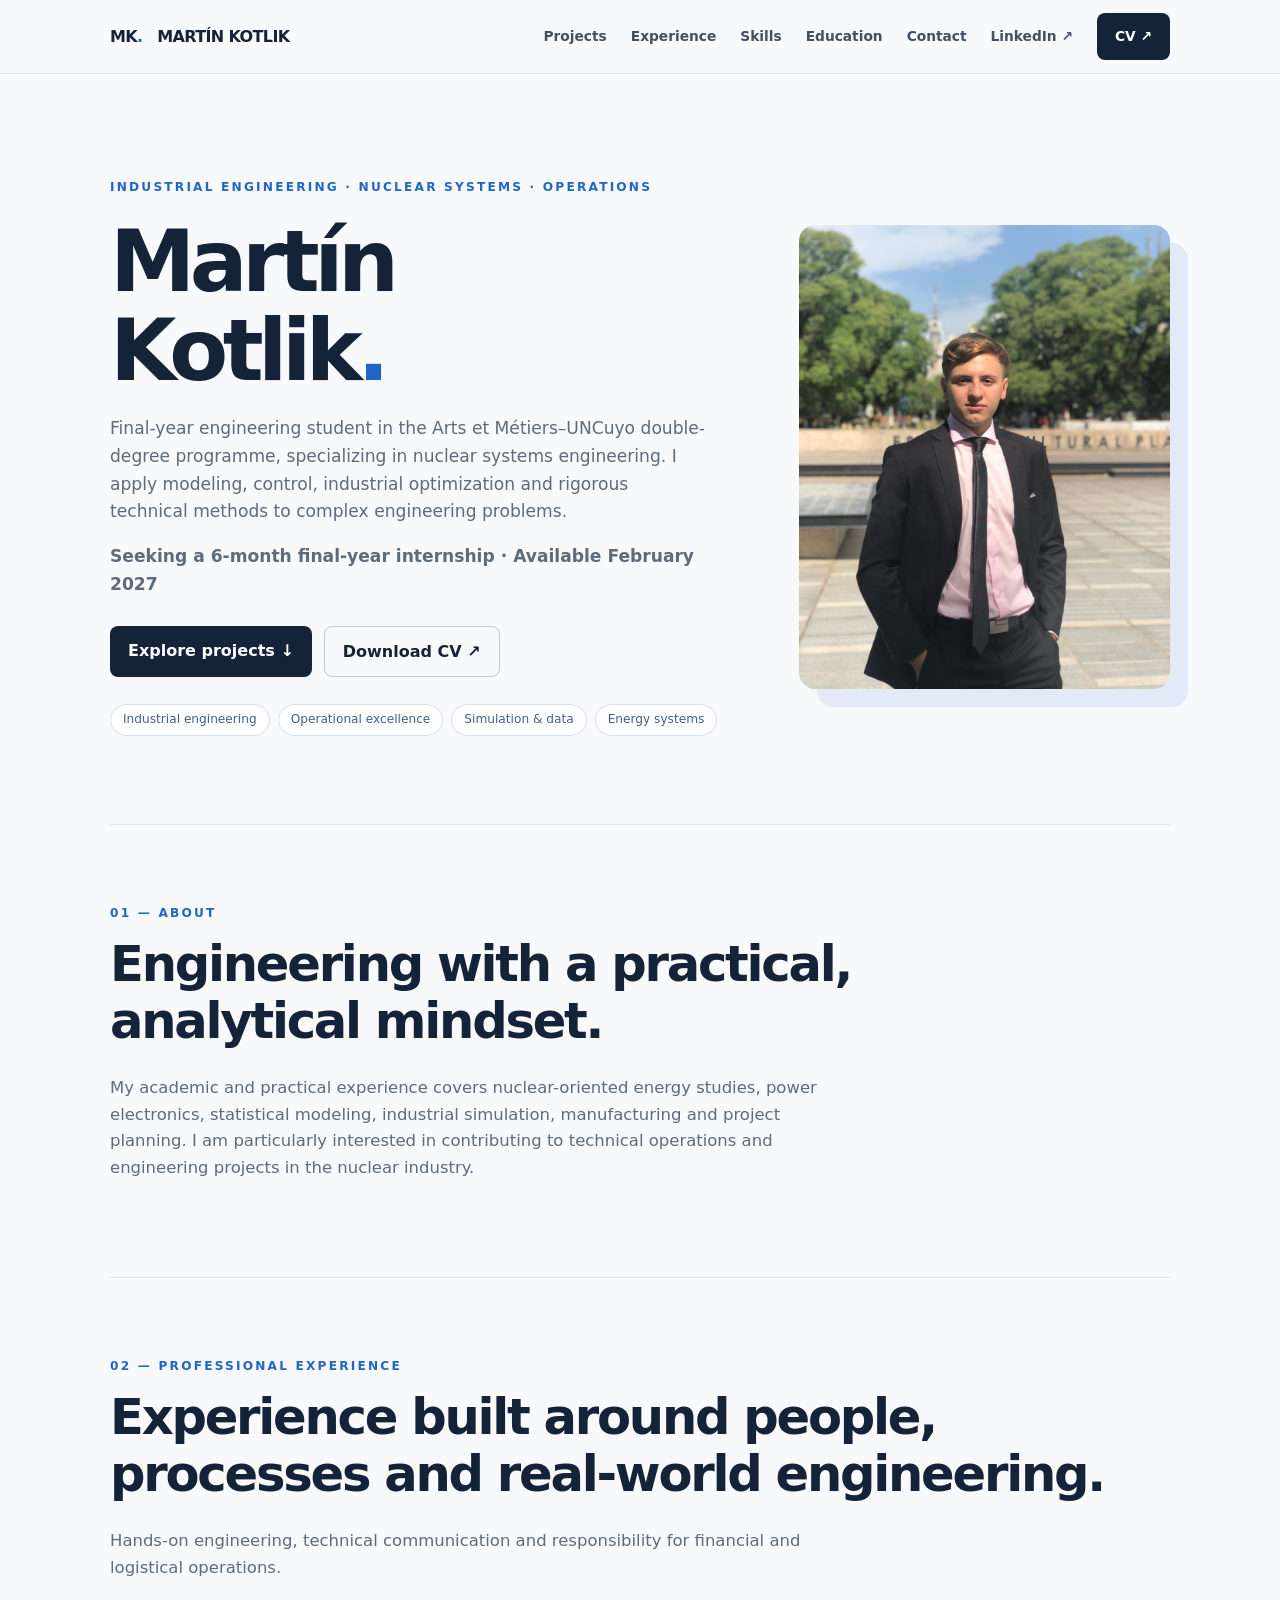
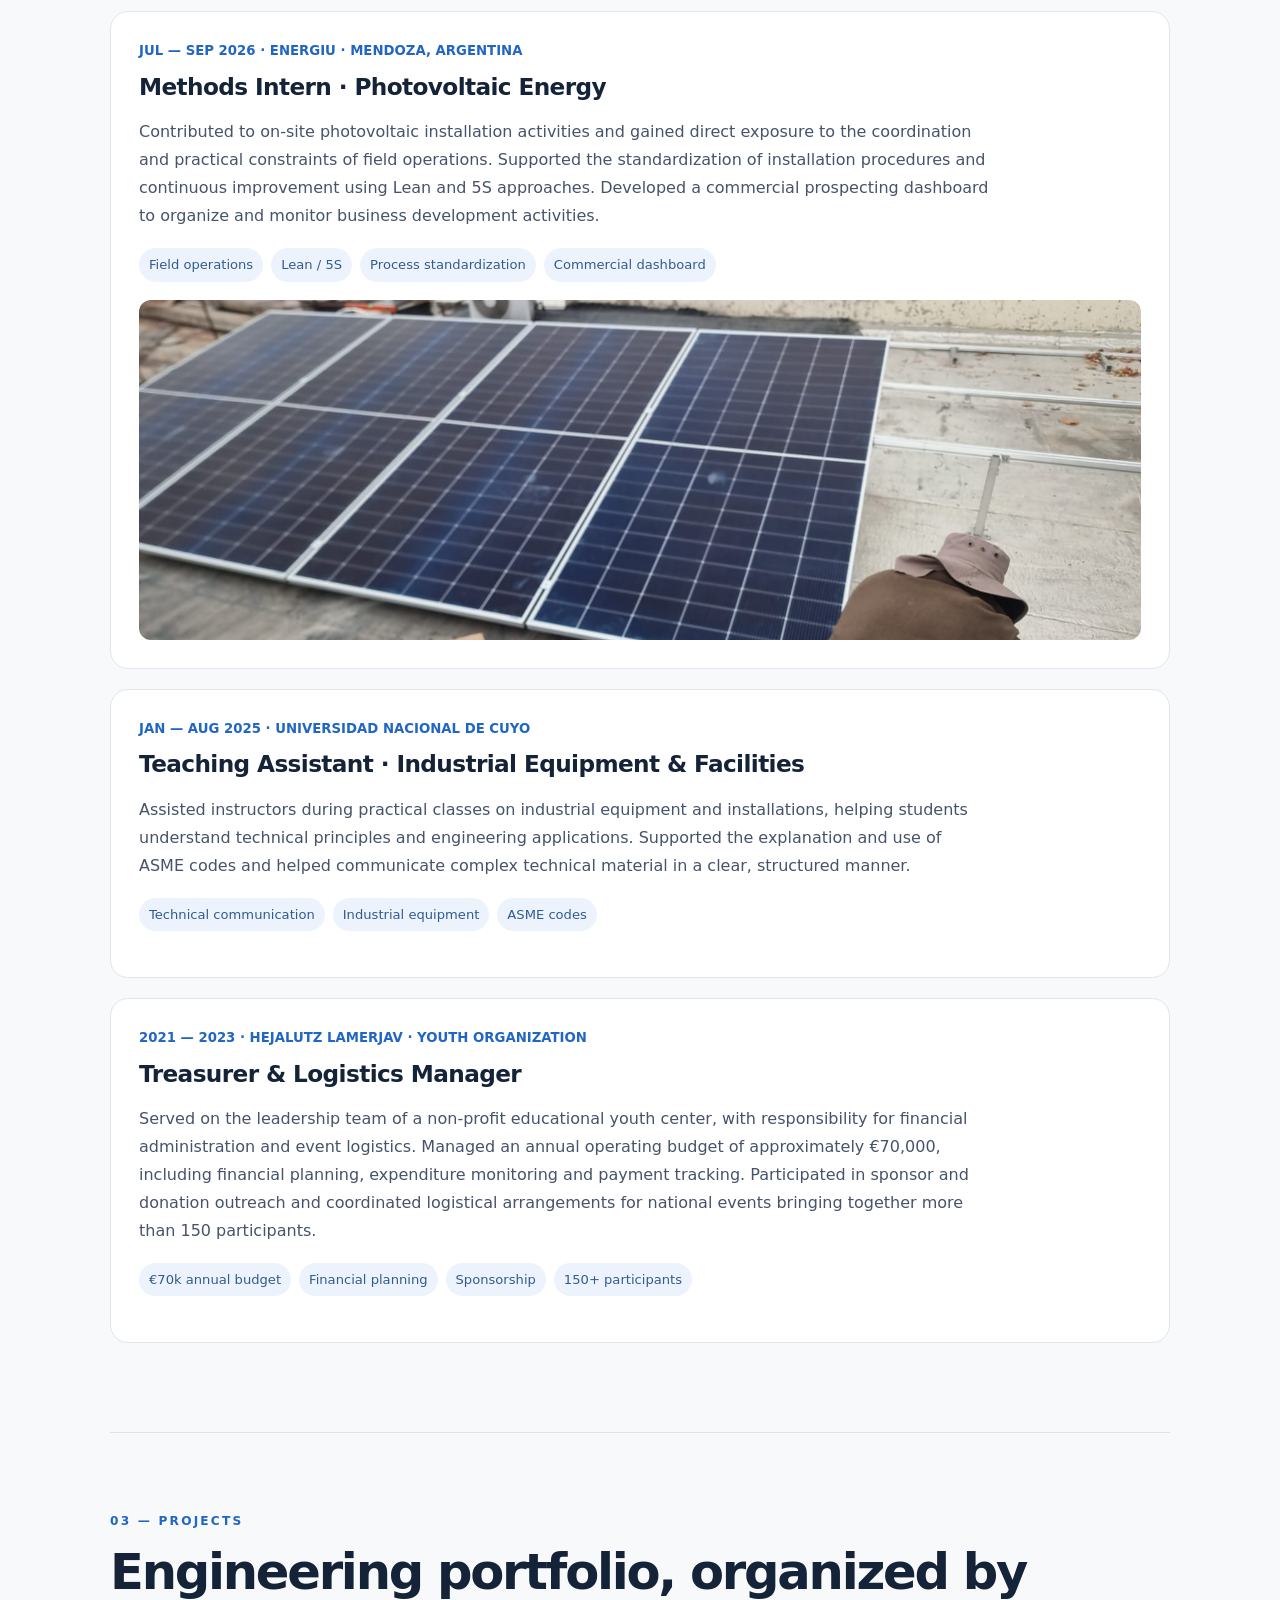
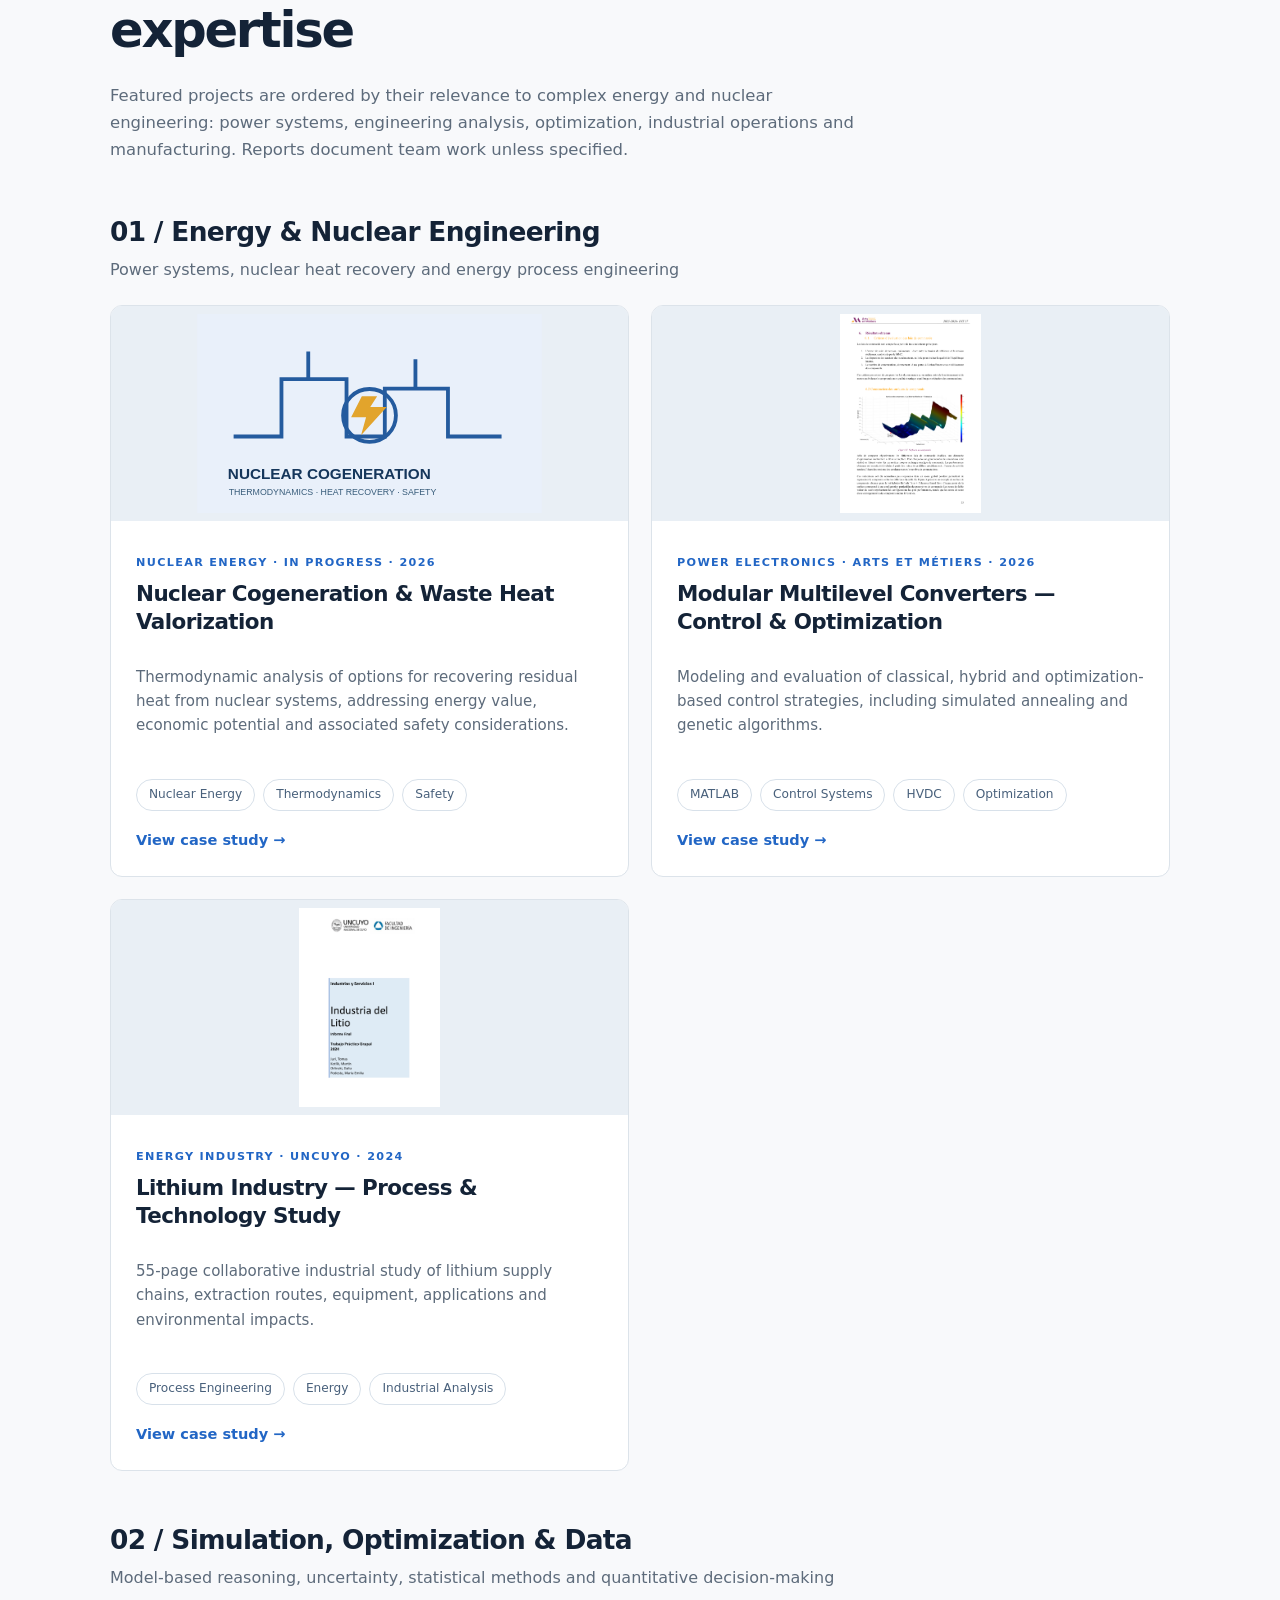
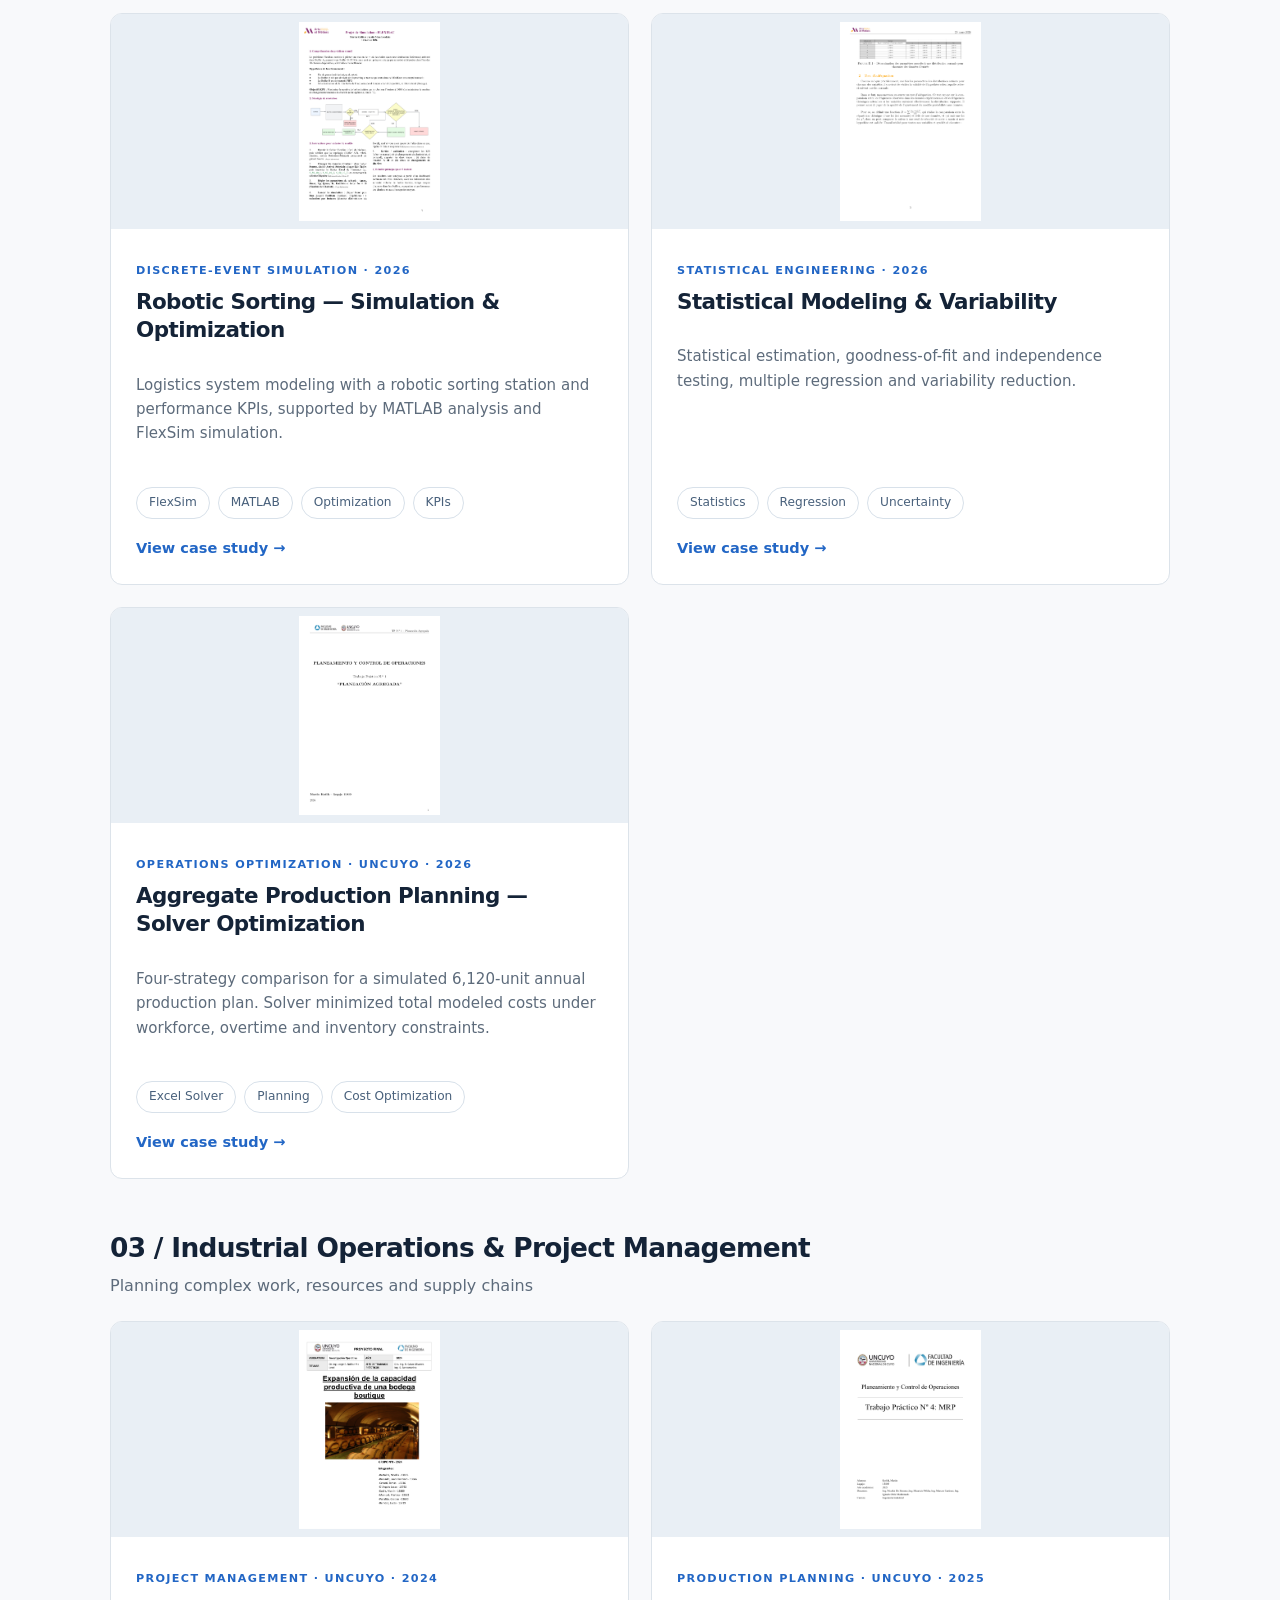
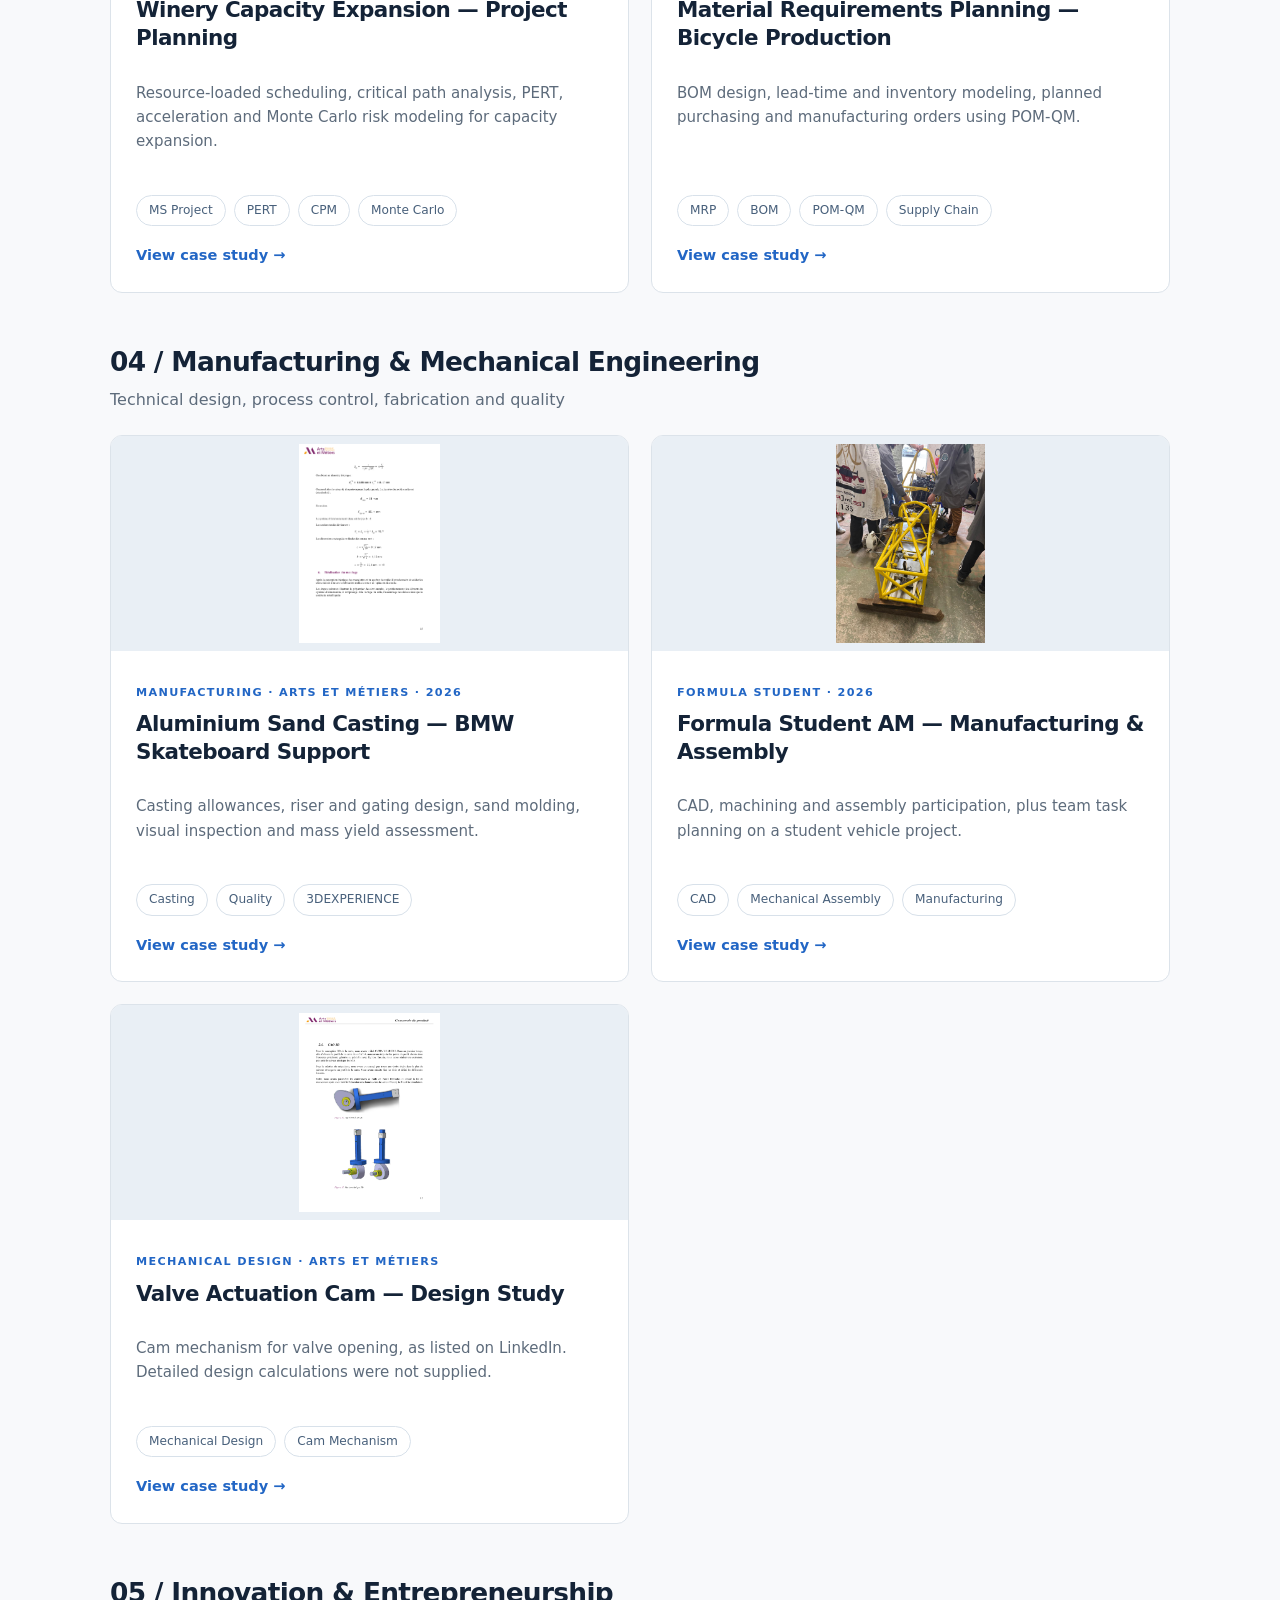
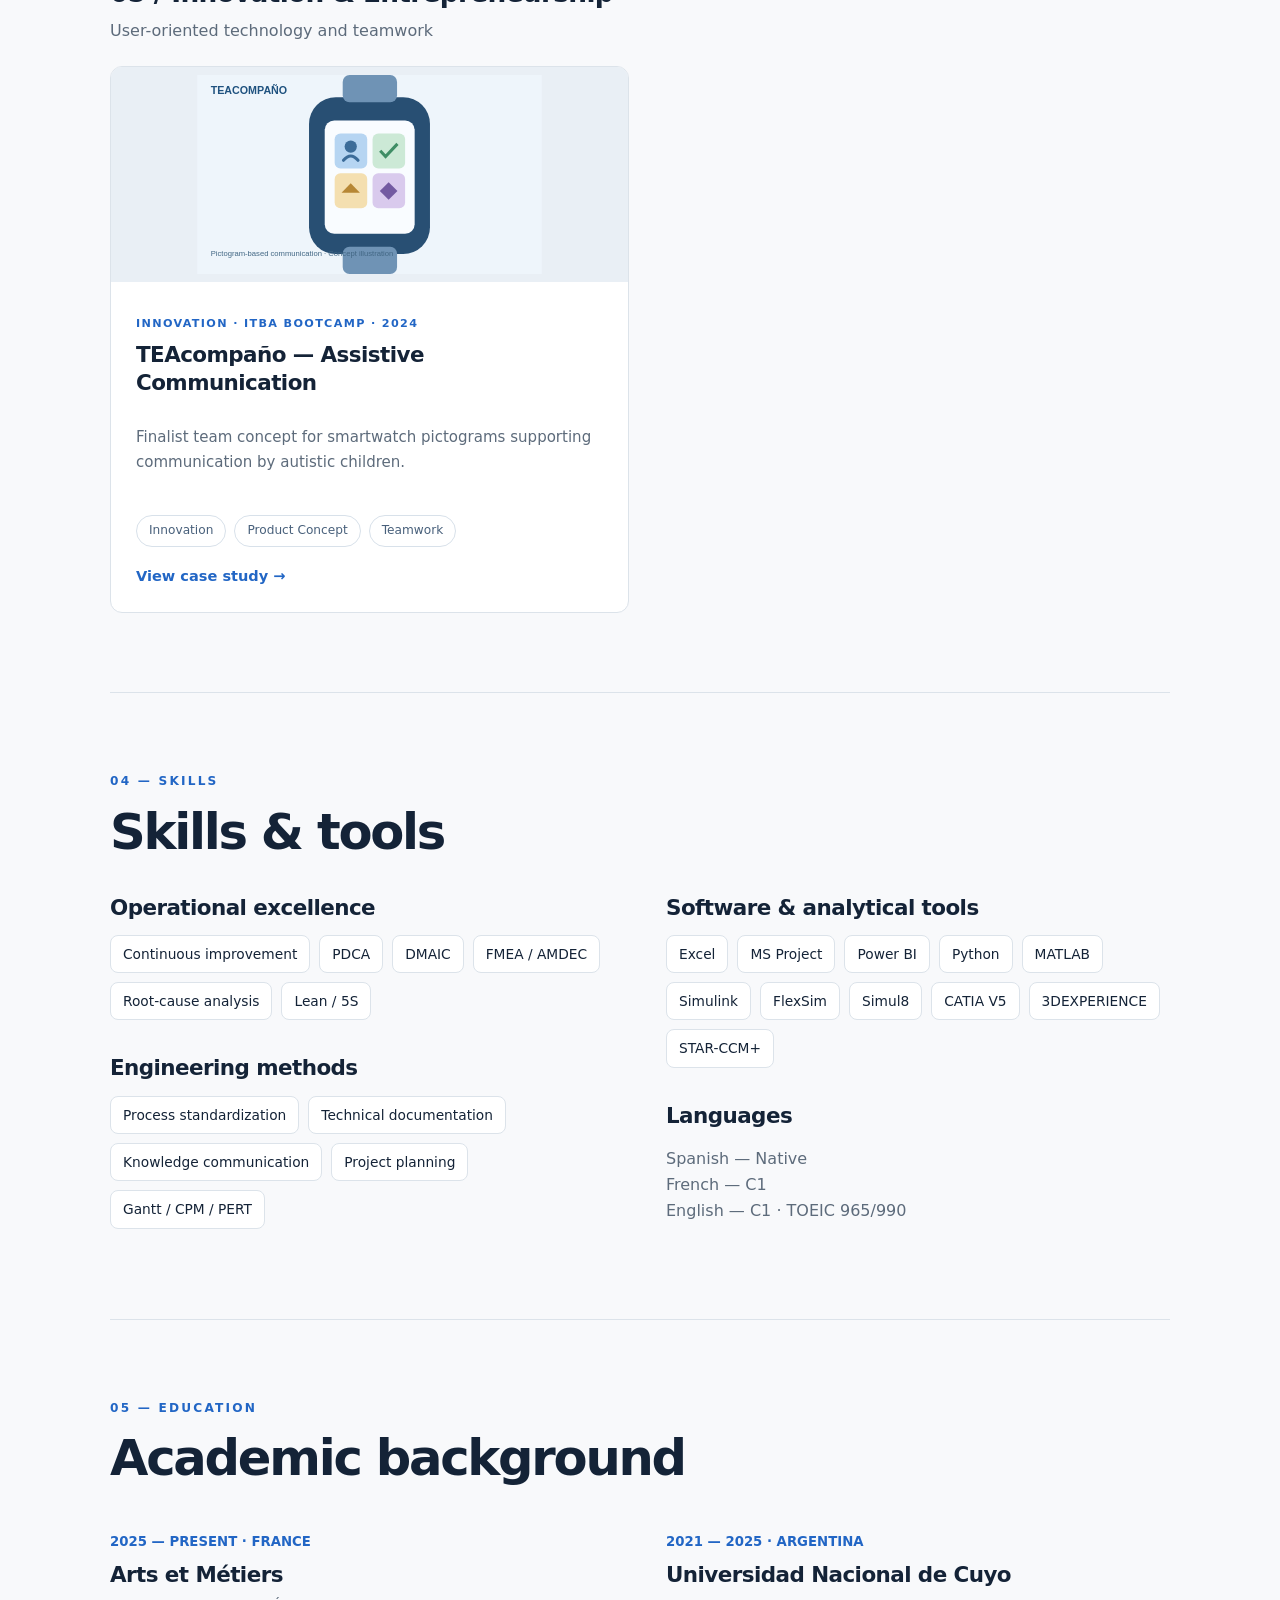
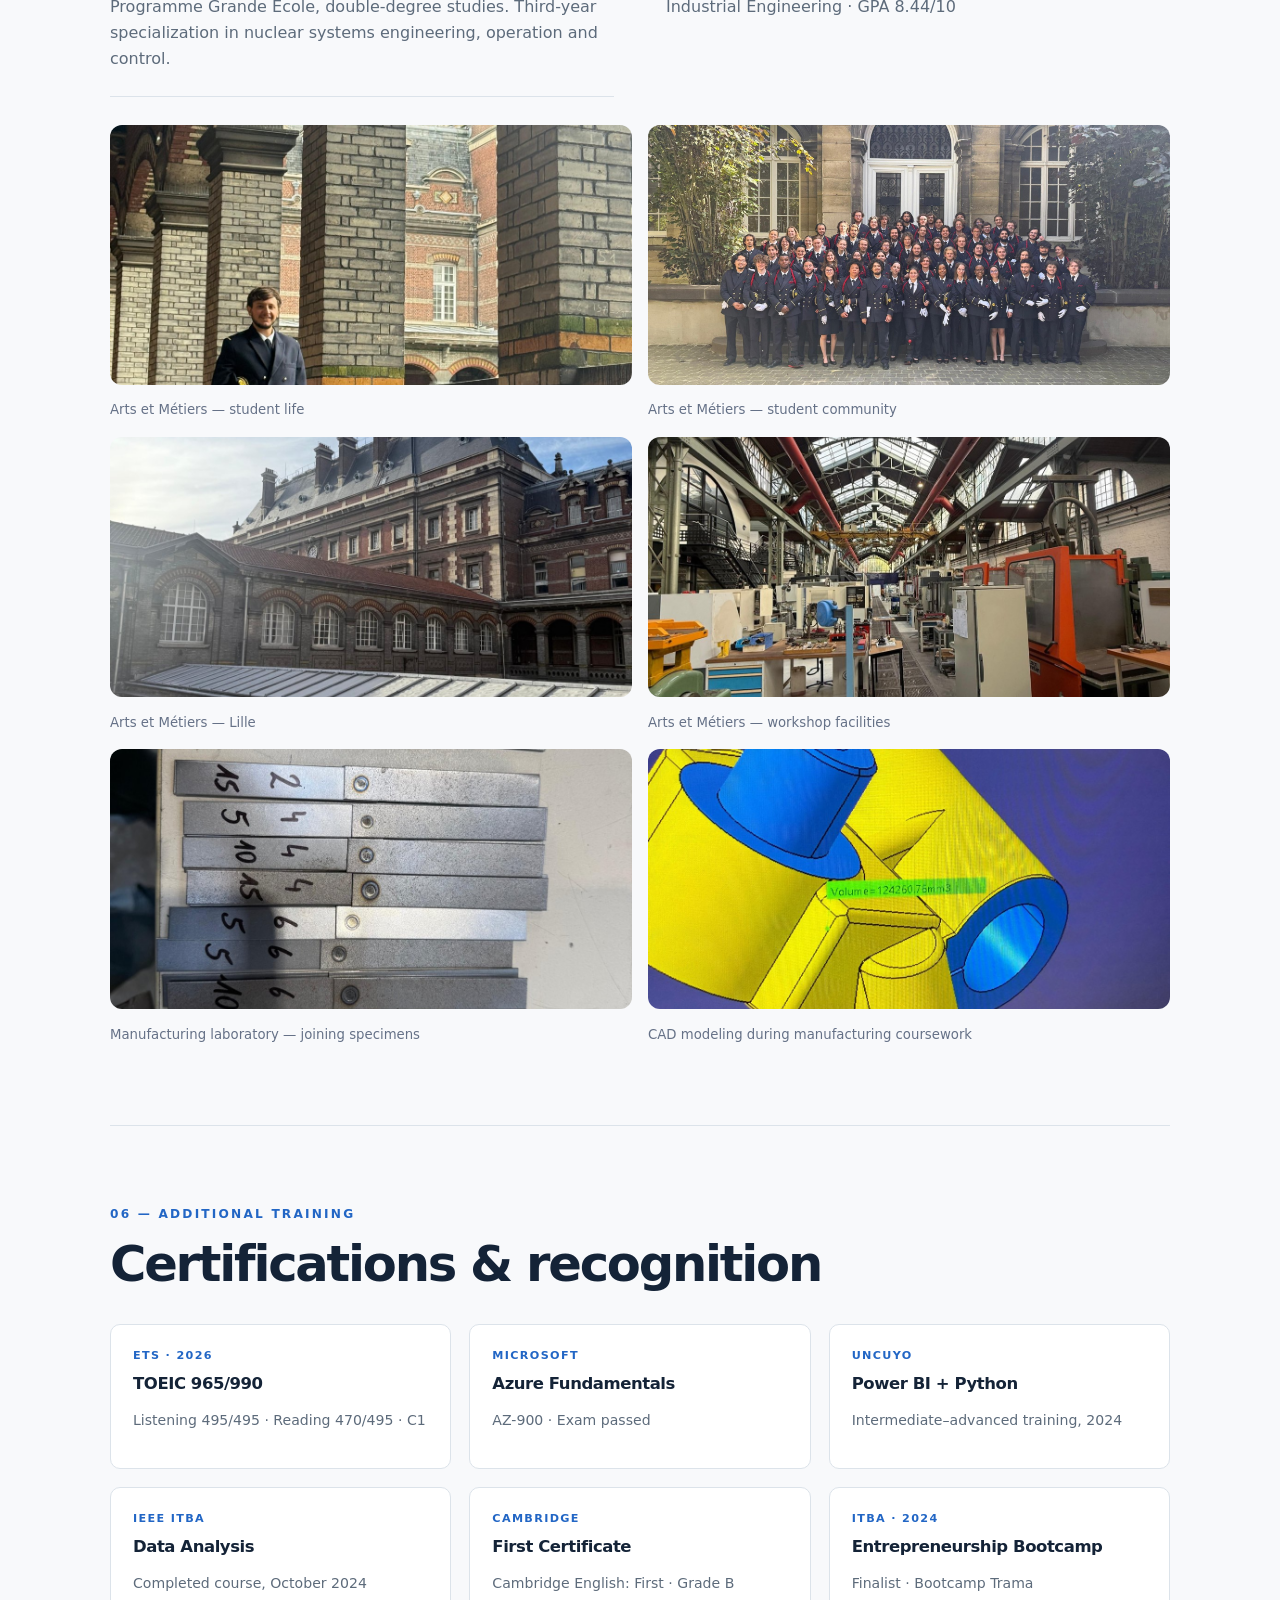
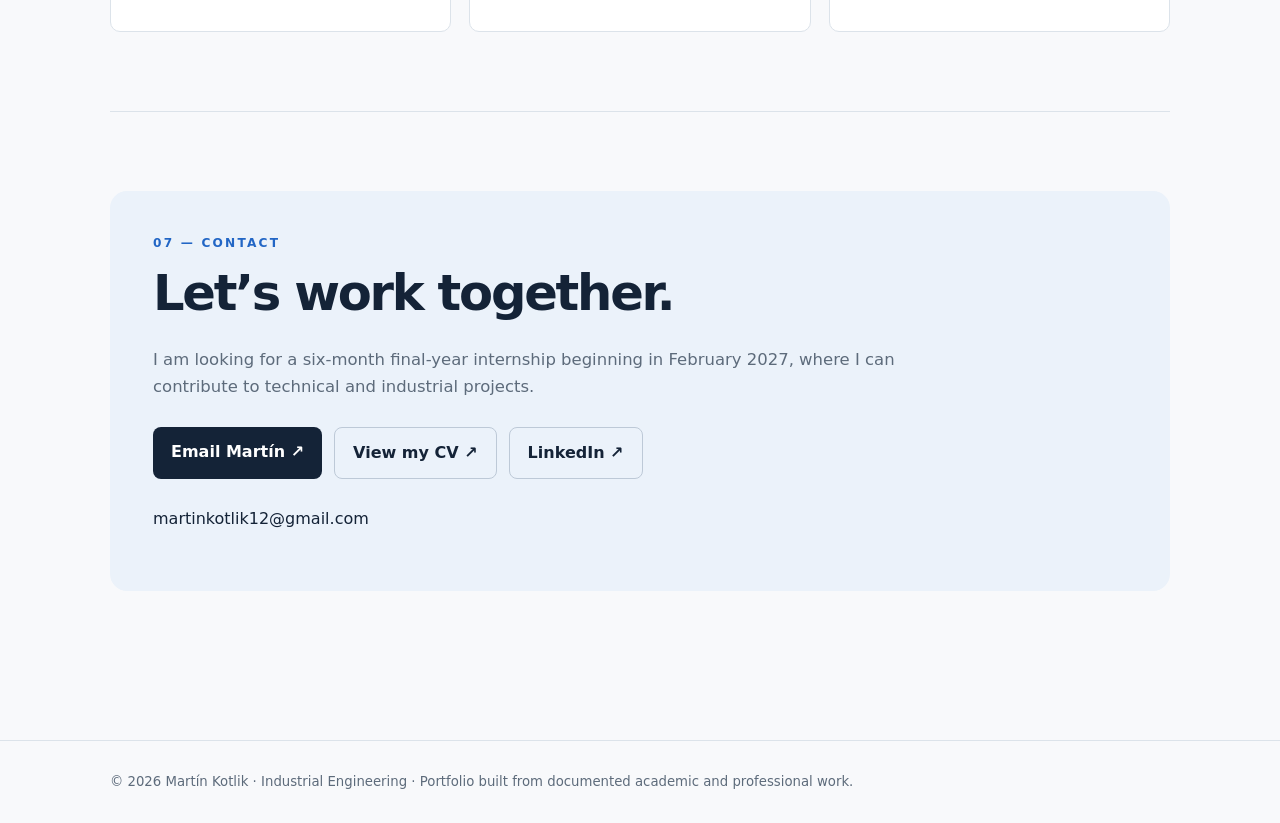
==== commit b31f253a: "Add files via upload" ====
--- a/index.html
+++ b/index.html
@@ -1,3 +1,7 @@
 <!DOCTYPE html>
 
-<html lang="en"><head><meta charset="utf-8"/><meta content="width=device-width, initial-scale=1" name="viewport"/><meta content="#f8f9fb" name="theme-color"/><meta content="Martín Kotlik — Industrial Engineering, operations, energy and technical projects portfolio." name="description"/><title>Industrial Engineering Portfolio | Martín Kotlik</title><link href="style.css" rel="stylesheet"/></head><body><header><nav class="nav"><a class="brand" href="index.html">MK<span style="color:#2266c5">.</span>   MARTÍN KOTLIK</a><div class="links"><a href="index.html#projects">Projects</a><a href="index.html#skills">Skills</a><a href="index.html#education">Education</a><a href="index.html#contact">Contact</a><a href="https://www.linkedin.com/in/mart%C3%ADn-kotlik/" rel="noopener noreferrer" target="_blank">LinkedIn ↗</a><a class="linkbtn" href="cv-martin-kotlik.pdf" rel="noopener" target="_blank">CV ↗</a></div></nav></header><main class="wrap"><div class="hero"><div><div class="eyebrow">INDUSTRIAL ENGINEERING · NUCLEAR SYSTEMS · OPERATIONS</div><h1>Martín<br/>Kotlik<span style="color:var(--blue)">.</span></h1><p class="lead">Final-year engineering student in the Arts et Métiers–UNCuyo double-degree programme, specializing in nuclear systems engineering. I apply modeling, control, industrial optimization and rigorous technical methods to complex engineering problems.</p><p class="lead"><strong>Seeking a 6-month final-year internship · Available February 2027</strong></p><div class="actions"><a class="primary" href="#projects">Explore projects ↓</a><a class="secondary" href="cv-martin-kotlik.pdf" rel="noopener" target="_blank">Download CV ↗</a></div><div class="pills"><span class="pill">Industrial engineering</span><span class="pill">Operational excellence</span><span class="pill">Simulation &amp; data</span><span class="pill">Energy systems</span></div></div><img alt="Portrait of Martín Kotlik" class="portrait" src="portrait.jpg"/></div><section id="about"><div class="sectionlabel">01 — ABOUT</div><h2>Engineering with a practical,<br/>analytical mindset.</h2><p class="intro">My academic and practical experience covers nuclear-oriented energy studies, power electronics, statistical modeling, industrial simulation, manufacturing and project planning. I am particularly interested in contributing to technical operations and engineering projects in the nuclear industry.</p></section><section id="projects"><div class="sectionlabel">02 — PROJECTS</div><h2>Engineering portfolio, organized by expertise</h2><p class="intro">Featured projects are ordered by their relevance to complex energy and nuclear engineering: power systems, engineering analysis, optimization, industrial operations and manufacturing. Reports document team work unless specified.</p><div class="project-category" id="category-energy"><h3 class="category-heading">01 / Energy &amp; Nuclear Engineering</h3><p class="category-desc">Power systems, nuclear heat recovery and energy process engineering</p><div class="grid"><article class="card"><a href="cogeneration.html"><img alt="Nuclear Cogeneration &amp; Waste Heat Valorization" class="thumb" loading="lazy" src="cogeneration.svg"/></a><div class="cardbody"><div class="small">NUCLEAR ENERGY · IN PROGRESS · 2026</div><h3>Nuclear Cogeneration &amp; Waste Heat Valorization</h3><p>Thermodynamic analysis of options for recovering residual heat from nuclear systems, addressing energy value, economic potential and associated safety considerations.</p><div class="pills"><span class="pill">Nuclear Energy</span><span class="pill">Thermodynamics</span><span class="pill">Safety</span></div><a class="read" href="cogeneration.html">View case study →</a></div></article><article class="card"><a href="mmc.html"><img alt="Modular Multilevel Converters — Control &amp; Optimization" class="thumb" loading="lazy" src="mmc.png"/></a><div class="cardbody"><div class="small">POWER ELECTRONICS · ARTS ET MÉTIERS · 2026</div><h3>Modular Multilevel Converters — Control &amp; Optimization</h3><p>Modeling and evaluation of classical, hybrid and optimization-based control strategies, including simulated annealing and genetic algorithms.</p><div class="pills"><span class="pill">MATLAB</span><span class="pill">Control Systems</span><span class="pill">HVDC</span><span class="pill">Optimization</span></div><a class="read" href="mmc.html">View case study →</a></div></article><article class="card"><a href="lithium.html"><img alt="Lithium Industry — Process &amp; Technology Study" class="thumb" loading="lazy" src="lithium.png"/></a><div class="cardbody"><div class="small">ENERGY INDUSTRY · UNCUYO · 2024</div><h3>Lithium Industry — Process &amp; Technology Study</h3><p>55-page collaborative industrial study of lithium supply chains, extraction routes, equipment, applications and environmental impacts.</p><div class="pills"><span class="pill">Process Engineering</span><span class="pill">Energy</span><span class="pill">Industrial Analysis</span></div><a class="read" href="lithium.html">View case study →</a></div></article></div></div><div class="project-category" id="category-simulation"><h3 class="category-heading">02 / Simulation, Optimization &amp; Data</h3><p class="category-desc">Model-based reasoning, uncertainty, statistical methods and quantitative decision-making</p><div class="grid"><article class="card"><a href="flexibac.html"><img alt="Robotic Sorting — Simulation &amp; Optimization" class="thumb" loading="lazy" src="flexibac.png"/></a><div class="cardbody"><div class="small">DISCRETE-EVENT SIMULATION · 2026</div><h3>Robotic Sorting — Simulation &amp; Optimization</h3><p>Logistics system modeling with a robotic sorting station and performance KPIs, supported by MATLAB analysis and FlexSim simulation.</p><div class="pills"><span class="pill">FlexSim</span><span class="pill">MATLAB</span><span class="pill">Optimization</span><span class="pill">KPIs</span></div><a class="read" href="flexibac.html">View case study →</a></div></article><article class="card"><a href="statistics.html"><img alt="Statistical Modeling &amp; Variability" class="thumb" loading="lazy" src="statistics.png"/></a><div class="cardbody"><div class="small">STATISTICAL ENGINEERING · 2026</div><h3>Statistical Modeling &amp; Variability</h3><p>Statistical estimation, goodness-of-fit and independence testing, multiple regression and variability reduction.</p><div class="pills"><span class="pill">Statistics</span><span class="pill">Regression</span><span class="pill">Uncertainty</span></div><a class="read" href="statistics.html">View case study →</a></div></article><article class="card"><a href="aggregate.html"><img alt="Aggregate Production Planning — Solver Optimization" class="thumb" loading="lazy" src="aggregate.png"/></a><div class="cardbody"><div class="small">OPERATIONS OPTIMIZATION · UNCUYO · 2026</div><h3>Aggregate Production Planning — Solver Optimization</h3><p>Four-strategy comparison for a simulated 6,120-unit annual production plan. Solver minimized total modeled costs under workforce, overtime and inventory constraints.</p><div class="pills"><span class="pill">Excel Solver</span><span class="pill">Planning</span><span class="pill">Cost Optimization</span></div><a class="read" href="aggregate.html">View case study →</a></div></article></div></div><div class="project-category" id="category-operations"><h3 class="category-heading">03 / Industrial Operations &amp; Project Management</h3><p class="category-desc">Planning complex work, resources and supply chains</p><div class="grid"><article class="card"><a href="winery.html"><img alt="Winery Capacity Expansion — Project Planning" class="thumb" loading="lazy" src="winery.png"/></a><div class="cardbody"><div class="small">PROJECT MANAGEMENT · UNCUYO · 2024</div><h3>Winery Capacity Expansion — Project Planning</h3><p>Resource-loaded scheduling, critical path analysis, PERT, acceleration and Monte Carlo risk modeling for capacity expansion.</p><div class="pills"><span class="pill">MS Project</span><span class="pill">PERT</span><span class="pill">CPM</span><span class="pill">Monte Carlo</span></div><a class="read" href="winery.html">View case study →</a></div></article><article class="card"><a href="mrp.html"><img alt="Material Requirements Planning — Bicycle Production" class="thumb" loading="lazy" src="mrp.png"/></a><div class="cardbody"><div class="small">PRODUCTION PLANNING · UNCUYO · 2025</div><h3>Material Requirements Planning — Bicycle Production</h3><p>BOM design, lead-time and inventory modeling, planned purchasing and manufacturing orders using POM-QM.</p><div class="pills"><span class="pill">MRP</span><span class="pill">BOM</span><span class="pill">POM-QM</span><span class="pill">Supply Chain</span></div><a class="read" href="mrp.html">View case study →</a></div></article></div></div><div class="project-category" id="category-manufacturing"><h3 class="category-heading">04 / Manufacturing &amp; Mechanical Engineering</h3><p class="category-desc">Technical design, process control, fabrication and quality</p><div class="grid"><article class="card"><a href="foundry.html"><img alt="Aluminium Sand Casting — BMW Skateboard Support" class="thumb" loading="lazy" src="foundry.png"/></a><div class="cardbody"><div class="small">MANUFACTURING · ARTS ET MÉTIERS · 2026</div><h3>Aluminium Sand Casting — BMW Skateboard Support</h3><p>Casting allowances, riser and gating design, sand molding, visual inspection and mass yield assessment.</p><div class="pills"><span class="pill">Casting</span><span class="pill">Quality</span><span class="pill">3DEXPERIENCE</span></div><a class="read" href="foundry.html">View case study →</a></div></article><article class="card"><a href="formula-student.html"><img alt="Formula Student AM — Manufacturing &amp; Assembly" class="thumb" loading="lazy" src="formula-student-chassis.jpg"/></a><div class="cardbody"><div class="small">FORMULA STUDENT · 2026</div><h3>Formula Student AM — Manufacturing &amp; Assembly</h3><p>CAD, machining and assembly participation, plus team task planning on a student vehicle project.</p><div class="pills"><span class="pill">CAD</span><span class="pill">Mechanical Assembly</span><span class="pill">Manufacturing</span></div><a class="read" href="formula-student.html">View case study →</a></div></article><article class="card"><a href="cam-design.html"><img alt="Valve Actuation Cam — Design Study" class="thumb" loading="lazy" src="cam-design.svg"/></a><div class="cardbody"><div class="small">MECHANICAL DESIGN · ARTS ET MÉTIERS</div><h3>Valve Actuation Cam — Design Study</h3><p>Cam mechanism for valve opening, as listed on LinkedIn. Detailed design calculations were not supplied.</p><div class="pills"><span class="pill">Mechanical Design</span><span class="pill">Cam Mechanism</span></div><a class="read" href="cam-design.html">View case study →</a></div></article></div></div><div class="project-category" id="category-innovation"><h3 class="category-heading">05 / Innovation &amp; Entrepreneurship</h3><p class="category-desc">User-oriented technology and teamwork</p><div class="grid"><article class="card"><a href="teacompano.html"><img alt="TEAcompaño — Assistive Communication" class="thumb" loading="lazy" src="teacompano.svg"/></a><div class="cardbody"><div class="small">INNOVATION · ITBA BOOTCAMP · 2024</div><h3>TEAcompaño — Assistive Communication</h3><p>Finalist team concept for smartwatch pictograms supporting communication by autistic children.</p><div class="pills"><span class="pill">Innovation</span><span class="pill">Product Concept</span><span class="pill">Teamwork</span></div><a class="read" href="teacompano.html">View case study →</a></div></article></div></div></section><section id="experience"><div class="sectionlabel">03 — EXPERIENCE</div><h2>Experience</h2><div class="cols"><div class="entry"><div class="meta">JUL — SEP 2026 · ENERGIU</div><h3>Methods Intern</h3><figure class="experience-photo"><img alt="Installation of photovoltaic panels on a rooftop" loading="lazy" src="energiu-solar-installation.jpg"/><figcaption>Photovoltaic installation — Energiu</figcaption></figure><p>Participated in solar panel installations; supported standardization and optimization of installation processes using Lean / 5S; developed a commercial prospecting dashboard.</p></div><div class="entry"><div class="meta">JAN — AUG 2025 · UNIVERSIDAD NACIONAL DE CUYO</div><h3>Teaching Assistant — Industrial Equipment &amp; Facilities</h3><p>Supported practical classes, explained technical concepts and assisted with the use of ASME codes.</p></div></div></section><section id="skills"><div class="sectionlabel">04 — SKILLS</div><h2>Skills &amp; tools</h2><div class="cols"><div><h3>Operational excellence</h3><div class="skilllist"><span>Continuous improvement</span><span>PDCA</span><span>DMAIC</span><span>FMEA / AMDEC</span><span>Root-cause analysis</span><span>Lean / 5S</span></div><h3 style="margin-top:34px">Engineering methods</h3><div class="skilllist"><span>Process standardization</span><span>Technical documentation</span><span>Knowledge communication</span><span>Project planning</span><span>Gantt / CPM / PERT</span></div></div><div><h3>Software &amp; analytical tools</h3><div class="skilllist"><span>Excel</span><span>MS Project</span><span>Power BI</span><span>Python</span><span>MATLAB</span><span>Simulink</span><span>FlexSim</span><span>Simul8</span><span>CATIA V5</span><span>3DEXPERIENCE</span><span>STAR-CCM+</span></div><h3 style="margin-top:34px">Languages</h3><p class="lang">Spanish — Native<br/>French — C1<br/>English — C1 · TOEIC 965/990</p></div></div></section><section id="education"><div class="sectionlabel">05 — EDUCATION</div><h2>Academic background</h2><div class="cols"><div class="entry"><div class="meta">2025 — PRESENT · FRANCE</div><h3>Arts et Métiers</h3><p>Programme Grande École, double-degree studies. Third-year specialization in nuclear systems engineering, operation and control.</p></div><div class="entry"><div class="meta">2021 — 2025 · ARGENTINA</div><h3>Universidad Nacional de Cuyo</h3><p>Industrial Engineering · GPA 8.44/10</p></div></div></section><section id="certifications"><div class="sectionlabel">06 — ADDITIONAL TRAINING</div><h2>Certifications &amp; recognition</h2><div class="certs"><div class="cert"><div class="small">ETS · 2026</div><h3>TOEIC 965/990</h3><p>Listening 495/495 · Reading 470/495 · C1</p></div><div class="cert"><div class="small">MICROSOFT</div><h3>Azure Fundamentals</h3><p>AZ-900 · Exam passed</p></div><div class="cert"><div class="small">UNCUYO</div><h3>Power BI + Python</h3><p>Intermediate–advanced training, 2024</p></div><div class="cert"><div class="small">IEEE ITBA</div><h3>Data Analysis</h3><p>Completed course, October 2024</p></div><div class="cert"><div class="small">CAMBRIDGE</div><h3>First Certificate</h3><p>Cambridge English: First · Grade B</p></div><div class="cert"><div class="small">ITBA · 2024</div><h3>Entrepreneurship Bootcamp</h3><p>Finalist · Bootcamp Trama</p></div></div></section><section id="contact"><div class="contact"><div class="sectionlabel">07 — CONTACT</div><h2>Let’s work together.</h2><p class="intro">I am looking for a six-month final-year internship beginning in February 2027, where I can contribute to technical and industrial projects.</p><div class="actions"><a class="primary" href="mailto:martinkotlik12@gmail.com">Email Martín ↗</a><a class="secondary" href="cv-martin-kotlik.pdf" rel="noopener" target="_blank">View my CV ↗</a><a class="secondary" href="https://www.linkedin.com/in/mart%C3%ADn-kotlik/" rel="noopener noreferrer" target="_blank">LinkedIn ↗</a></div><p>martinkotlik12@gmail.com</p></div></section></main><footer><div class="wrap">© 2026 Martín Kotlik · Industrial Engineering · Portfolio built from documented academic and professional work.</div></footer></body></html>+<html lang="en"><head><meta charset="utf-8"/><meta content="width=device-width, initial-scale=1" name="viewport"/><meta content="#f8f9fb" name="theme-color"/><meta content="Martín Kotlik — Industrial Engineering, operations, energy and technical projects portfolio." name="description"/><title>Industrial Engineering Portfolio | Martín Kotlik</title><link href="style.css" rel="stylesheet"/></head><body><header><nav class="nav"><a class="brand" href="index.html">MK<span style="color:#2266c5">.</span>   MARTÍN KOTLIK</a><div class="links"><a href="index.html#projects">Projects</a><a href="index.html#experience">Experience</a><a href="index.html#skills">Skills</a><a href="index.html#education">Education</a><a href="index.html#contact">Contact</a><a href="https://www.linkedin.com/in/mart%C3%ADn-kotlik/" rel="noopener noreferrer" target="_blank">LinkedIn ↗</a><a class="linkbtn" href="cv-martin-kotlik.pdf" rel="noopener" target="_blank">CV ↗</a></div></nav></header><main class="wrap"><div class="hero"><div><div class="eyebrow">INDUSTRIAL ENGINEERING · NUCLEAR SYSTEMS · OPERATIONS</div><h1>Martín<br/>Kotlik<span style="color:var(--blue)">.</span></h1><p class="lead">Final-year engineering student in the Arts et Métiers–UNCuyo double-degree programme, specializing in nuclear systems engineering. I apply modeling, control, industrial optimization and rigorous technical methods to complex engineering problems.</p><p class="lead"><strong>Seeking a 6-month final-year internship · Available February 2027</strong></p><div class="actions"><a class="primary" href="#projects">Explore projects ↓</a><a class="secondary" href="cv-martin-kotlik.pdf" rel="noopener" target="_blank">Download CV ↗</a></div><div class="pills"><span class="pill">Industrial engineering</span><span class="pill">Operational excellence</span><span class="pill">Simulation &amp; data</span><span class="pill">Energy systems</span></div></div><img alt="Portrait of Martín Kotlik" class="portrait" src="portrait.jpg"/></div><section id="about"><div class="sectionlabel">01 — ABOUT</div><h2>Engineering with a practical,<br/>analytical mindset.</h2><p class="intro">My academic and practical experience covers nuclear-oriented energy studies, power electronics, statistical modeling, industrial simulation, manufacturing and project planning. I am particularly interested in contributing to technical operations and engineering projects in the nuclear industry.</p></section><section id="experience"><div class="sectionlabel">02 — PROFESSIONAL EXPERIENCE</div><h2>Experience built around people, processes and real-world engineering.</h2><p class="intro">Hands-on engineering, technical communication and responsibility for financial and logistical operations.</p><div class="experience-list">
+<article class="experience-feature"><div class="meta">JUL — SEP 2026 · ENERGIU · MENDOZA, ARGENTINA</div><h3>Methods Intern · Photovoltaic Energy</h3><p>Contributed to on-site photovoltaic installation activities and gained direct exposure to the coordination and practical constraints of field operations. Supported the standardization of installation procedures and continuous improvement using Lean and 5S approaches. Developed a commercial prospecting dashboard to organize and monitor business development activities.</p><div class="experience-tags"><span>Field operations</span><span>Lean / 5S</span><span>Process standardization</span><span>Commercial dashboard</span></div><img alt="Photovoltaic installation work at Energiu" class="experience-wide" loading="lazy" src="energiu-solar-installation.jpg"/></article>
+<article class="experience-feature"><div class="meta">JAN — AUG 2025 · UNIVERSIDAD NACIONAL DE CUYO</div><h3>Teaching Assistant · Industrial Equipment &amp; Facilities</h3><p>Assisted instructors during practical classes on industrial equipment and installations, helping students understand technical principles and engineering applications. Supported the explanation and use of ASME codes and helped communicate complex technical material in a clear, structured manner.</p><div class="experience-tags"><span>Technical communication</span><span>Industrial equipment</span><span>ASME codes</span></div></article>
+<article class="experience-feature"><div class="meta">2021 — 2023 · HEJALUTZ LAMERJAV · YOUTH ORGANIZATION</div><h3>Treasurer &amp; Logistics Manager</h3><p>Served on the leadership team of a non-profit educational youth center, with responsibility for financial administration and event logistics. Managed an annual operating budget of approximately €70,000, including financial planning, expenditure monitoring and payment tracking. Participated in sponsor and donation outreach and coordinated logistical arrangements for national events bringing together more than 150 participants.</p><div class="experience-tags"><span>€70k annual budget</span><span>Financial planning</span><span>Sponsorship</span><span>150+ participants</span></div></article>
+</div></section><section id="projects"><div class="sectionlabel">03 — PROJECTS</div><h2>Engineering portfolio, organized by expertise</h2><p class="intro">Featured projects are ordered by their relevance to complex energy and nuclear engineering: power systems, engineering analysis, optimization, industrial operations and manufacturing. Reports document team work unless specified.</p><div class="project-category" id="category-energy"><h3 class="category-heading">01 / Energy &amp; Nuclear Engineering</h3><p class="category-desc">Power systems, nuclear heat recovery and energy process engineering</p><div class="grid"><article class="card"><a href="cogeneration.html"><img alt="Nuclear Cogeneration &amp; Waste Heat Valorization" class="thumb" loading="lazy" src="cogeneration.svg"/></a><div class="cardbody"><div class="small">NUCLEAR ENERGY · IN PROGRESS · 2026</div><h3>Nuclear Cogeneration &amp; Waste Heat Valorization</h3><p>Thermodynamic analysis of options for recovering residual heat from nuclear systems, addressing energy value, economic potential and associated safety considerations.</p><div class="pills"><span class="pill">Nuclear Energy</span><span class="pill">Thermodynamics</span><span class="pill">Safety</span></div><a class="read" href="cogeneration.html">View case study →</a></div></article><article class="card"><a href="mmc.html"><img alt="Modular Multilevel Converters — Control &amp; Optimization" class="thumb" loading="lazy" src="mmc.png"/></a><div class="cardbody"><div class="small">POWER ELECTRONICS · ARTS ET MÉTIERS · 2026</div><h3>Modular Multilevel Converters — Control &amp; Optimization</h3><p>Modeling and evaluation of classical, hybrid and optimization-based control strategies, including simulated annealing and genetic algorithms.</p><div class="pills"><span class="pill">MATLAB</span><span class="pill">Control Systems</span><span class="pill">HVDC</span><span class="pill">Optimization</span></div><a class="read" href="mmc.html">View case study →</a></div></article><article class="card"><a href="lithium.html"><img alt="Lithium Industry — Process &amp; Technology Study" class="thumb" loading="lazy" src="lithium.png"/></a><div class="cardbody"><div class="small">ENERGY INDUSTRY · UNCUYO · 2024</div><h3>Lithium Industry — Process &amp; Technology Study</h3><p>55-page collaborative industrial study of lithium supply chains, extraction routes, equipment, applications and environmental impacts.</p><div class="pills"><span class="pill">Process Engineering</span><span class="pill">Energy</span><span class="pill">Industrial Analysis</span></div><a class="read" href="lithium.html">View case study →</a></div></article></div></div><div class="project-category" id="category-simulation"><h3 class="category-heading">02 / Simulation, Optimization &amp; Data</h3><p class="category-desc">Model-based reasoning, uncertainty, statistical methods and quantitative decision-making</p><div class="grid"><article class="card"><a href="flexibac.html"><img alt="Robotic Sorting — Simulation &amp; Optimization" class="thumb" loading="lazy" src="flexibac.png"/></a><div class="cardbody"><div class="small">DISCRETE-EVENT SIMULATION · 2026</div><h3>Robotic Sorting — Simulation &amp; Optimization</h3><p>Logistics system modeling with a robotic sorting station and performance KPIs, supported by MATLAB analysis and FlexSim simulation.</p><div class="pills"><span class="pill">FlexSim</span><span class="pill">MATLAB</span><span class="pill">Optimization</span><span class="pill">KPIs</span></div><a class="read" href="flexibac.html">View case study →</a></div></article><article class="card"><a href="statistics.html"><img alt="Statistical Modeling &amp; Variability" class="thumb" loading="lazy" src="statistics.png"/></a><div class="cardbody"><div class="small">STATISTICAL ENGINEERING · 2026</div><h3>Statistical Modeling &amp; Variability</h3><p>Statistical estimation, goodness-of-fit and independence testing, multiple regression and variability reduction.</p><div class="pills"><span class="pill">Statistics</span><span class="pill">Regression</span><span class="pill">Uncertainty</span></div><a class="read" href="statistics.html">View case study →</a></div></article><article class="card"><a href="aggregate.html"><img alt="Aggregate Production Planning — Solver Optimization" class="thumb" loading="lazy" src="aggregate.png"/></a><div class="cardbody"><div class="small">OPERATIONS OPTIMIZATION · UNCUYO · 2026</div><h3>Aggregate Production Planning — Solver Optimization</h3><p>Four-strategy comparison for a simulated 6,120-unit annual production plan. Solver minimized total modeled costs under workforce, overtime and inventory constraints.</p><div class="pills"><span class="pill">Excel Solver</span><span class="pill">Planning</span><span class="pill">Cost Optimization</span></div><a class="read" href="aggregate.html">View case study →</a></div></article></div></div><div class="project-category" id="category-operations"><h3 class="category-heading">03 / Industrial Operations &amp; Project Management</h3><p class="category-desc">Planning complex work, resources and supply chains</p><div class="grid"><article class="card"><a href="winery.html"><img alt="Winery Capacity Expansion — Project Planning" class="thumb" loading="lazy" src="winery.png"/></a><div class="cardbody"><div class="small">PROJECT MANAGEMENT · UNCUYO · 2024</div><h3>Winery Capacity Expansion — Project Planning</h3><p>Resource-loaded scheduling, critical path analysis, PERT, acceleration and Monte Carlo risk modeling for capacity expansion.</p><div class="pills"><span class="pill">MS Project</span><span class="pill">PERT</span><span class="pill">CPM</span><span class="pill">Monte Carlo</span></div><a class="read" href="winery.html">View case study →</a></div></article><article class="card"><a href="mrp.html"><img alt="Material Requirements Planning — Bicycle Production" class="thumb" loading="lazy" src="mrp.png"/></a><div class="cardbody"><div class="small">PRODUCTION PLANNING · UNCUYO · 2025</div><h3>Material Requirements Planning — Bicycle Production</h3><p>BOM design, lead-time and inventory modeling, planned purchasing and manufacturing orders using POM-QM.</p><div class="pills"><span class="pill">MRP</span><span class="pill">BOM</span><span class="pill">POM-QM</span><span class="pill">Supply Chain</span></div><a class="read" href="mrp.html">View case study →</a></div></article></div></div><div class="project-category" id="category-manufacturing"><h3 class="category-heading">04 / Manufacturing &amp; Mechanical Engineering</h3><p class="category-desc">Technical design, process control, fabrication and quality</p><div class="grid"><article class="card"><a href="foundry.html"><img alt="Aluminium Sand Casting — BMW Skateboard Support" class="thumb" loading="lazy" src="foundry.png"/></a><div class="cardbody"><div class="small">MANUFACTURING · ARTS ET MÉTIERS · 2026</div><h3>Aluminium Sand Casting — BMW Skateboard Support</h3><p>Casting allowances, riser and gating design, sand molding, visual inspection and mass yield assessment.</p><div class="pills"><span class="pill">Casting</span><span class="pill">Quality</span><span class="pill">3DEXPERIENCE</span></div><a class="read" href="foundry.html">View case study →</a></div></article><article class="card"><a href="formula-student.html"><img alt="Formula Student AM — Manufacturing &amp; Assembly" class="thumb" loading="lazy" src="formula-student-chassis.jpg"/></a><div class="cardbody"><div class="small">FORMULA STUDENT · 2026</div><h3>Formula Student AM — Manufacturing &amp; Assembly</h3><p>CAD, machining and assembly participation, plus team task planning on a student vehicle project.</p><div class="pills"><span class="pill">CAD</span><span class="pill">Mechanical Assembly</span><span class="pill">Manufacturing</span></div><a class="read" href="formula-student.html">View case study →</a></div></article><article class="card"><a href="cam-design.html"><img alt="Valve Actuation Cam — Design Study" class="thumb" loading="lazy" src="cam-report-cad.png"/></a><div class="cardbody"><div class="small">MECHANICAL DESIGN · ARTS ET MÉTIERS</div><h3>Valve Actuation Cam — Design Study</h3><p>Cam mechanism for valve opening, as listed on LinkedIn. Detailed design calculations were not supplied.</p><div class="pills"><span class="pill">Mechanical Design</span><span class="pill">Cam Mechanism</span></div><a class="read" href="cam-design.html">View case study →</a></div></article></div></div><div class="project-category" id="category-innovation"><h3 class="category-heading">05 / Innovation &amp; Entrepreneurship</h3><p class="category-desc">User-oriented technology and teamwork</p><div class="grid"><article class="card"><a href="teacompano.html"><img alt="TEAcompaño — Assistive Communication" class="thumb" loading="lazy" src="teacompano.svg"/></a><div class="cardbody"><div class="small">INNOVATION · ITBA BOOTCAMP · 2024</div><h3>TEAcompaño — Assistive Communication</h3><p>Finalist team concept for smartwatch pictograms supporting communication by autistic children.</p><div class="pills"><span class="pill">Innovation</span><span class="pill">Product Concept</span><span class="pill">Teamwork</span></div><a class="read" href="teacompano.html">View case study →</a></div></article></div></div></section><section id="skills"><div class="sectionlabel">04 — SKILLS</div><h2>Skills &amp; tools</h2><div class="cols"><div><h3>Operational excellence</h3><div class="skilllist"><span>Continuous improvement</span><span>PDCA</span><span>DMAIC</span><span>FMEA / AMDEC</span><span>Root-cause analysis</span><span>Lean / 5S</span></div><h3 style="margin-top:34px">Engineering methods</h3><div class="skilllist"><span>Process standardization</span><span>Technical documentation</span><span>Knowledge communication</span><span>Project planning</span><span>Gantt / CPM / PERT</span></div></div><div><h3>Software &amp; analytical tools</h3><div class="skilllist"><span>Excel</span><span>MS Project</span><span>Power BI</span><span>Python</span><span>MATLAB</span><span>Simulink</span><span>FlexSim</span><span>Simul8</span><span>CATIA V5</span><span>3DEXPERIENCE</span><span>STAR-CCM+</span></div><h3 style="margin-top:34px">Languages</h3><p class="lang">Spanish — Native<br/>French — C1<br/>English — C1 · TOEIC 965/990</p></div></div></section><section id="education"><div class="sectionlabel">05 — EDUCATION</div><h2>Academic background</h2><div class="cols"><div class="entry"><div class="meta">2025 — PRESENT · FRANCE</div><h3>Arts et Métiers</h3><p>Programme Grande École, double-degree studies. Third-year specialization in nuclear systems engineering, operation and control.</p></div><div class="entry"><div class="meta">2021 — 2025 · ARGENTINA</div><h3>Universidad Nacional de Cuyo</h3><p>Industrial Engineering · GPA 8.44/10</p></div></div><div class="education-gallery"><figure><img alt="Martín at Arts et Métiers in the student uniform" loading="lazy" src="ensam-uniform.jpg"/><figcaption>Arts et Métiers — student life</figcaption></figure><figure><img alt="Arts et Métiers student group in uniform" loading="lazy" src="ensam-group.jpg"/><figcaption>Arts et Métiers — student community</figcaption></figure><figure><img alt="Arts et Métiers campus architecture" loading="lazy" src="ensam-campus.jpg"/><figcaption>Arts et Métiers — Lille</figcaption></figure><figure><img alt="Arts et Métiers industrial workshop" loading="lazy" src="ensam-workshop.jpg"/><figcaption>Arts et Métiers — workshop facilities</figcaption></figure><figure><img alt="Manufacturing laboratory — joining specimens" loading="lazy" src="manufacturing-test-pieces.jpg"/><figcaption>Manufacturing laboratory — joining specimens</figcaption></figure><figure><img alt="CAD modeling during manufacturing coursework" loading="lazy" src="cam-cad.jpg"/><figcaption>CAD modeling during manufacturing coursework</figcaption></figure></div></section><section id="certifications"><div class="sectionlabel">06 — ADDITIONAL TRAINING</div><h2>Certifications &amp; recognition</h2><div class="certs"><div class="cert"><div class="small">ETS · 2026</div><h3>TOEIC 965/990</h3><p>Listening 495/495 · Reading 470/495 · C1</p></div><div class="cert"><div class="small">MICROSOFT</div><h3>Azure Fundamentals</h3><p>AZ-900 · Exam passed</p></div><div class="cert"><div class="small">UNCUYO</div><h3>Power BI + Python</h3><p>Intermediate–advanced training, 2024</p></div><div class="cert"><div class="small">IEEE ITBA</div><h3>Data Analysis</h3><p>Completed course, October 2024</p></div><div class="cert"><div class="small">CAMBRIDGE</div><h3>First Certificate</h3><p>Cambridge English: First · Grade B</p></div><div class="cert"><div class="small">ITBA · 2024</div><h3>Entrepreneurship Bootcamp</h3><p>Finalist · Bootcamp Trama</p></div></div></section><section id="contact"><div class="contact"><div class="sectionlabel">07 — CONTACT</div><h2>Let’s work together.</h2><p class="intro">I am looking for a six-month final-year internship beginning in February 2027, where I can contribute to technical and industrial projects.</p><div class="actions"><a class="primary" href="mailto:martinkotlik12@gmail.com">Email Martín ↗</a><a class="secondary" href="cv-martin-kotlik.pdf" rel="noopener" target="_blank">View my CV ↗</a><a class="secondary" href="https://www.linkedin.com/in/mart%C3%ADn-kotlik/" rel="noopener noreferrer" target="_blank">LinkedIn ↗</a></div><p>martinkotlik12@gmail.com</p></div></section></main><footer><div class="wrap">© 2026 Martín Kotlik · Industrial Engineering · Portfolio built from documented academic and professional work.</div></footer></body></html>
--- a/style.css
+++ b/style.css
@@ -4,3 +4,6 @@
 .photo-thumb{object-fit:cover;padding:0}.experience-photo{margin:18px 0}.experience-photo img{display:block;width:100%;max-height:320px;object-fit:cover;border-radius:10px}.experience-photo figcaption,.gallery figcaption{font-size:.78rem;color:var(--muted);margin-top:7px}.gallery{display:grid;grid-template-columns:1fr 1fr;gap:18px;margin:30px 0}.gallery figure{margin:0}.gallery img{width:100%;height:340px;object-fit:cover;border-radius:12px}@media(max-width:650px){.gallery{grid-template-columns:1fr}.gallery img{height:auto;max-height:450px}}
 
 .project-category{margin-top:52px}.category-heading{font-size:1.65rem;margin-bottom:7px}.category-desc{color:var(--muted);margin:0 0 10px}.project-category .grid{margin-top:22px}.project-category .thumb{height:215px}
+
+/* V6 portfolio improvements */
+.experience-list{display:grid;gap:20px;margin:30px 0 10px}.experience-feature{border:1px solid #dfe6ee;border-radius:18px;padding:28px;background:#fff}.experience-feature h3{font-size:1.45rem;margin:10px 0}.experience-feature p{line-height:1.75;color:#46536a;max-width:850px}.experience-tags{display:flex;gap:8px;flex-wrap:wrap;margin:18px 0}.experience-tags span{background:#edf3fc;padding:6px 10px;border-radius:20px;color:#315c90;font-size:.82rem}.experience-wide{display:block;max-height:340px;width:100%;object-fit:cover;border-radius:12px;margin-top:14px}.education-gallery,.case-gallery{display:grid;grid-template-columns:repeat(2,minmax(0,1fr));gap:16px;margin-top:28px}.education-gallery figure,.case-gallery figure{margin:0}.education-gallery img,.case-gallery img{width:100%;height:260px;object-fit:cover;border-radius:12px}.education-gallery figcaption,.case-gallery figcaption{font-size:.83rem;color:#657187;padding-top:7px}.case-gallery{margin:30px 0 60px}.hero .portrait{object-position:center 34%}@media(max-width:650px){.education-gallery,.case-gallery{grid-template-columns:1fr}.education-gallery img,.case-gallery img{height:230px}.experience-feature{padding:20px}}
